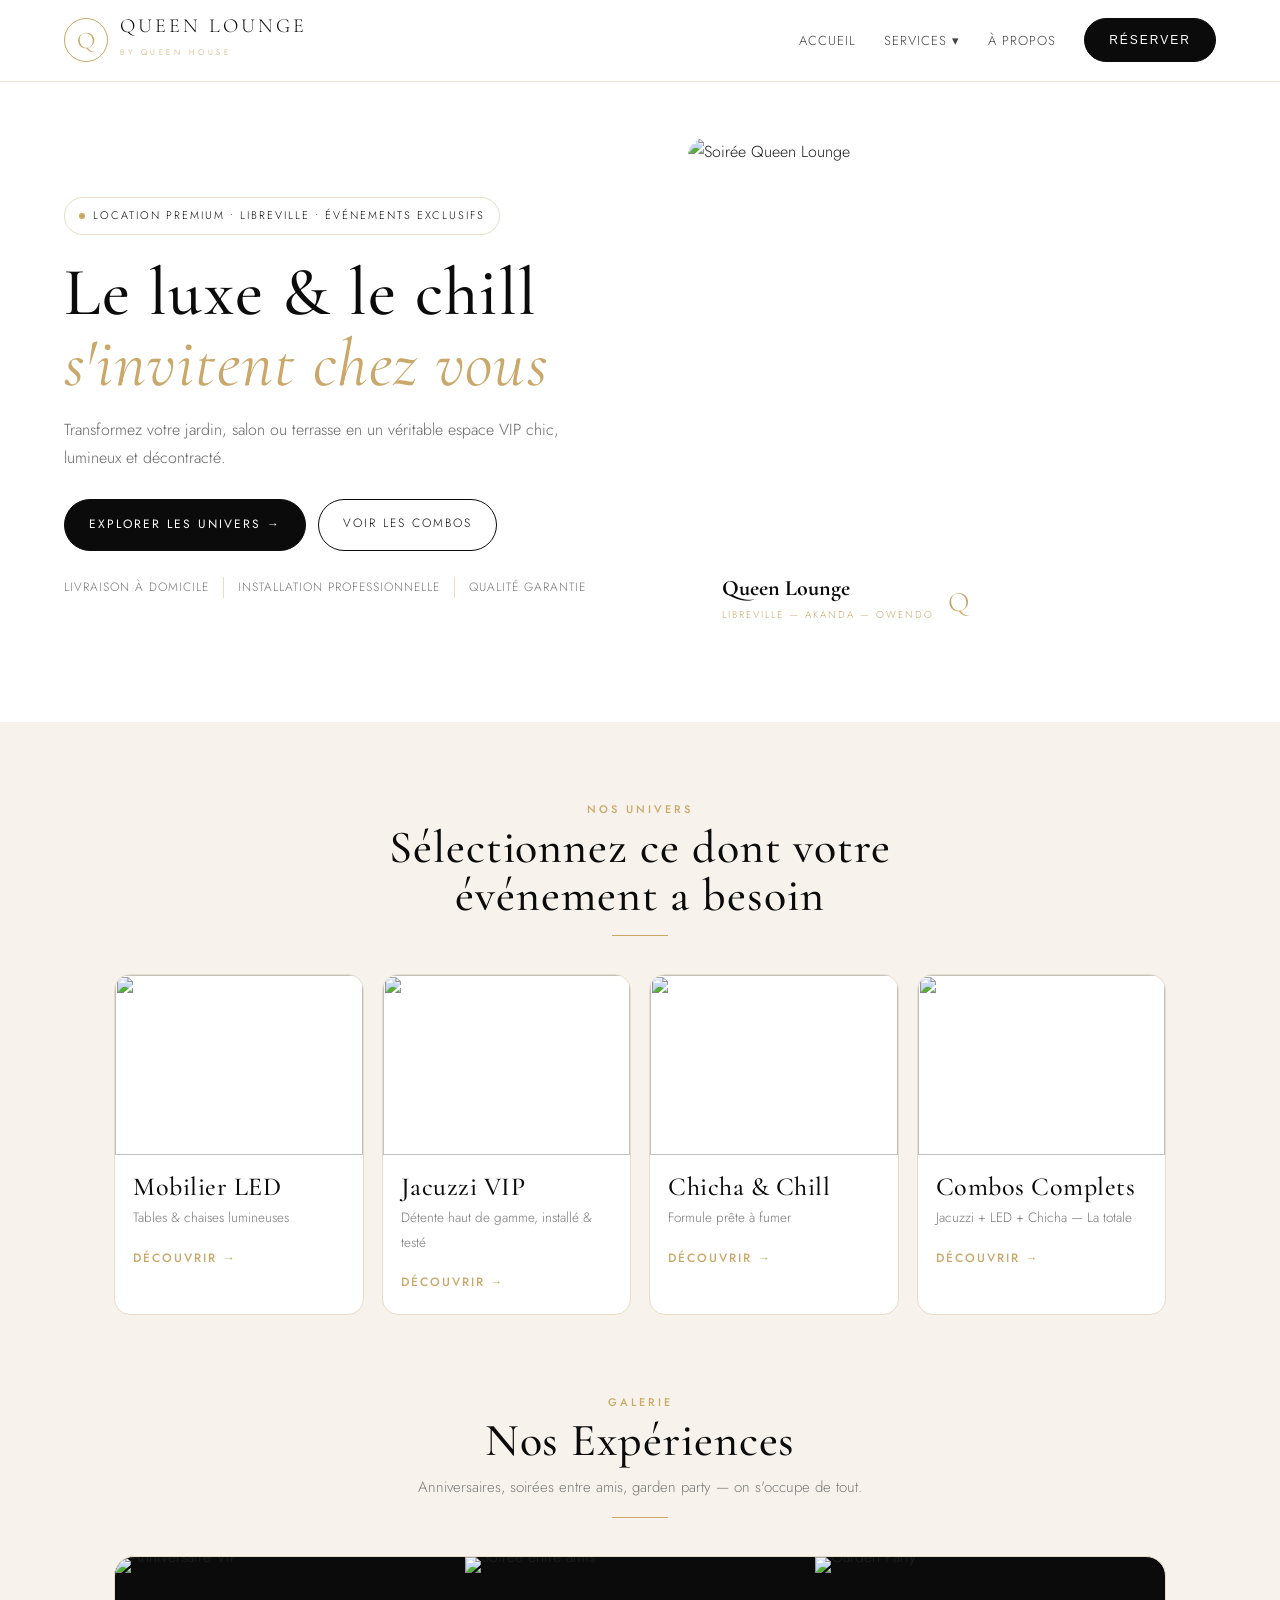
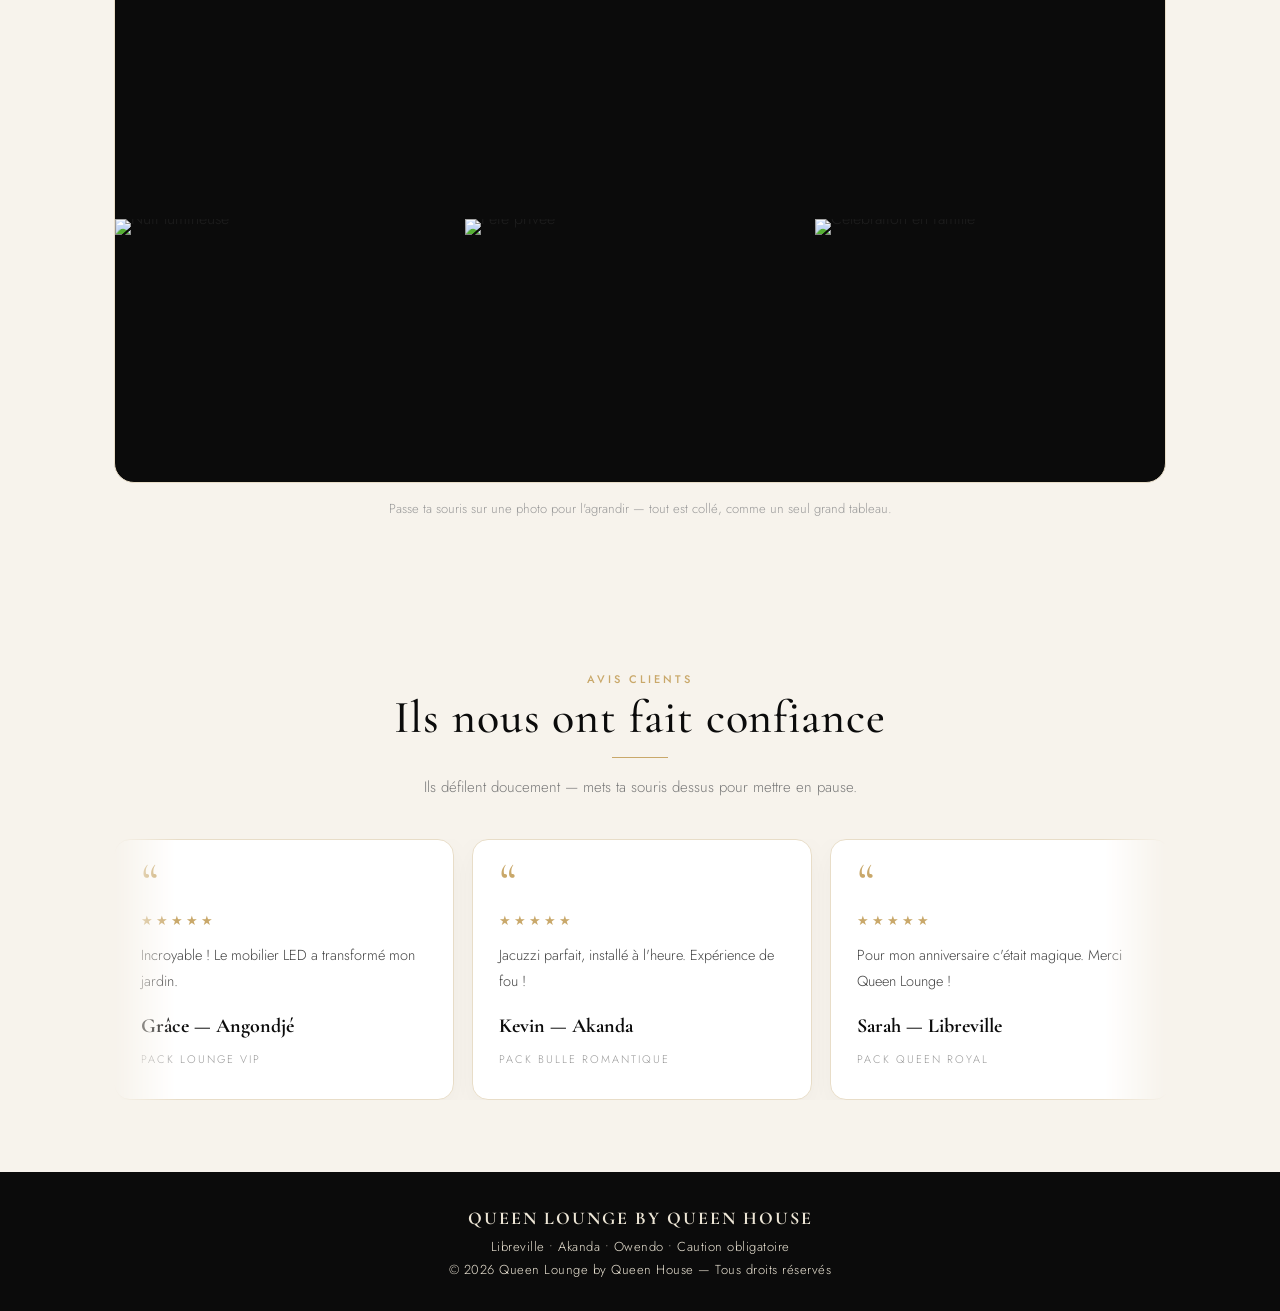
==== index.html @ 2b3bad04 "Fix dropdown functionality and update footer text" ====
<!DOCTYPE html>
<html lang="fr"><head><meta charset="UTF-8"><meta name="viewport" content="width=device-width, initial-scale=1.0, viewport-fit=cover"><meta name="theme-color" content="#0B0B0B"><title>Location VIP Libreville | Queen Lounge by Queen House</title>
<link href="https://fonts.googleapis.com/css2?family=Cormorant+Garamond:ital,wght@0,400;0,500;0,600;1,400&family=Jost:wght@300;400;500&display=swap" rel="stylesheet">
<link rel="stylesheet" href="style.css"></head><body>
<nav class="navbar">
  <a href="index.html" class="logo"><div class="logo-mark">Q</div><div class="logo-text"><span>QUEEN LOUNGE</span><small>BY QUEEN HOUSE</small></div></a>
  <button class="burger" onclick="toggleMenu()">☰</button>
  <div class="nav-links" id="navLinks">
    <a href="index.html">Accueil</a>
    <div class="dropdown"><a href="#" onclick="toggleDropdown(this);return false">Services ▾</a><div class="drop-content">
      <a href="mobilier-led.html">Mobilier LED</a><a href="jacuzzi.html">Jacuzzi VIP</a><a href="chicha.html">Chicha &amp; Chill</a><a href="combos.html">Combos Complets</a></div></div>
    <a href="a-propos.html">À Propos</a>
    <button class="btn-dark" onclick="openModal('Demande générale',false)">Réserver</button>
  </div>
</nav>
<header class="hero">
  <div><span class="badge"><i></i> Location premium • Libreville • Événements exclusifs</span>
    <h1>Le luxe &amp; le chill<br><em>s'invitent chez vous</em></h1>
    <p>Transformez votre jardin, salon ou terrasse en un véritable espace VIP chic, lumineux et décontracté.</p>
    <div class="hero-btns"><a class="btn-dark" href="#univers">Explorer les univers →</a><a class="btn-outline" href="combos.html">Voir les Combos</a></div>
    <div class="hero-trust"><span>Livraison à domicile</span><span>Installation professionnelle</span><span>Qualité garantie</span></div>
  </div>
  <figure class="hero-media"><img src="https://images.unsplash.com/photo-1519225421980-715cb0215aed?w=1200&q=80" alt="Soirée Queen Lounge"><figcaption><div><b>Queen Lounge</b><small>Libreville — Akanda — Owendo</small></div><span style="font-family:'Cormorant Garamond',serif;font-size:28px;color:#C9A86A">Q</span></figcaption></figure>
</header>
<section class="section" id="univers"><div class="section-head"><span class="eyebrow">Nos Univers</span><h2>Sélectionnez ce dont votre événement a besoin</h2><div class="divider"></div></div>
<div class="grid-4">
  <div class="card"><img src="https://images.unsplash.com/photo-1519225421980-715cb0215aed?w=800&q=80"><div class="card-body"><h3>Mobilier LED</h3><p>Tables &amp; chaises lumineuses</p><a class="link" href="mobilier-led.html">Découvrir →</a></div></div>
  <div class="card"><img src="https://images.unsplash.com/photo-1544161515-4ab6ce6db874?w=800&q=80"><div class="card-body"><h3>Jacuzzi VIP</h3><p>Détente haut de gamme, installé &amp; testé</p><a class="link" href="jacuzzi.html">Découvrir →</a></div></div>
  <div class="card"><img src="https://images.unsplash.com/photo-1519671482749-fd09be7ccebf?w=800&q=80"><div class="card-body"><h3>Chicha &amp; Chill</h3><p>Formule prête à fumer</p><a class="link" href="chicha.html">Découvrir →</a></div></div>
  <div class="card"><img src="https://images.unsplash.com/photo-1464366400600-7168b8af9bc3?w=800&q=80"><div class="card-body"><h3>Combos Complets</h3><p>Jacuzzi + LED + Chicha — La totale</p><a class="link" href="combos.html">Découvrir →</a></div></div>
</div></section>
<section class="section gallery-section"><div class="section-head"><span class="eyebrow">Galerie</span><h2>Nos Expériences</h2><p>Anniversaires, soirées entre amis, garden party — on s'occupe de tout.</p><div class="divider"></div></div>
<div class="gallery-unie">
  <figure><img src="https://images.unsplash.com/photo-1511795409834-ef04bbd61622?w=800&q=80" alt="Anniversaire VIP"><figcaption><span>Anniversaire VIP</span></figcaption></figure>
  <figure><img src="https://images.unsplash.com/photo-1519671482749-fd09be7ccebf?w=800&q=80" alt="Soirée entre amis"><figcaption><span>Soirée entre amis</span></figcaption></figure>
  <figure><img src="https://images.unsplash.com/photo-1464366400600-7168b8af9bc3?w=800&q=80" alt="Garden Party"><figcaption><span>Garden Party</span></figcaption></figure>
  <figure><img src="https://images.unsplash.com/photo-1527529482837-4698179dc6ce?w=800&q=80" alt="Nuit lumineuse"><figcaption><span>Nuit lumineuse</span></figcaption></figure>
  <figure><img src="https://images.unsplash.com/photo-1492684223066-81342ee5ff30?w=800&q=80" alt="Fête privée"><figcaption><span>Fête privée</span></figcaption></figure>
  <figure><img src="https://images.unsplash.com/photo-1530103862676-de8c9debad1d?w=800&q=80" alt="Célébration en famille"><figcaption><span>Célébration en famille</span></figcaption></figure>
</div>
<p class="gallery-note">Passe ta souris sur une photo pour l'agrandir — tout est collé, comme un seul grand tableau.</p></section>
<section class="section avis-section"><div class="section-head"><span class="eyebrow">Avis Clients</span><h2>Ils nous ont fait confiance</h2><div class="divider"></div><p>Ils défilent doucement — mets ta souris dessus pour mettre en pause.</p></div>
<div class="avis-marquee"><div class="avis-track">
  <div class="avis-card"><div class="quote">“</div><div class="stars">★★★★★</div><p>Incroyable ! Le mobilier LED a transformé mon jardin.</p><b>Grâce — Angondjé</b><small>Pack Lounge VIP</small></div>
  <div class="avis-card"><div class="quote">“</div><div class="stars">★★★★★</div><p>Jacuzzi parfait, installé à l'heure. Expérience de fou !</p><b>Kevin — Akanda</b><small>Pack Bulle Romantique</small></div>
  <div class="avis-card"><div class="quote">“</div><div class="stars">★★★★★</div><p>Pour mon anniversaire c'était magique. Merci Queen Lounge !</p><b>Sarah — Libreville</b><small>Pack Queen Royal</small></div>
  <div class="avis-card"><div class="quote">“</div><div class="stars">★★★★★</div><p>Équipe adorable, tout parfait du début à la fin.</p><b>Léa — Owendo</b><small>Pack Chill &amp; Pool</small></div>
  <div class="avis-card"><div class="quote">“</div><div class="stars">★★★★★</div><p>Ponctuels, pros, et ambiance incroyable.</p><b>Yann — Akanda</b><small>Pack Queen Royal</small></div>
  <div class="avis-card"><div class="quote">“</div><div class="stars">★★★★★</div><p>Je recommande Queen Lounge à tout le monde !</p><b>Aline — Libreville</b><small>Pack Bulle Romantique</small></div>
  <!-- DUPLICADO PARA BUCLE INFINITO SUAVE -->
  <div class="avis-card"><div class="quote">“</div><div class="stars">★★★★★</div><p>Incroyable ! Le mobilier LED a transformé mon jardin.</p><b>Grâce — Angondjé</b><small>Pack Lounge VIP</small></div>
  <div class="avis-card"><div class="quote">“</div><div class="stars">★★★★★</div><p>Jacuzzi parfait, installé à l'heure. Expérience de fou !</p><b>Kevin — Akanda</b><small>Pack Bulle Romantique</small></div>
  <div class="avis-card"><div class="quote">“</div><div class="stars">★★★★★</div><p>Pour mon anniversaire c'était magique. Merci Queen Lounge !</p><b>Sarah — Libreville</b><small>Pack Queen Royal</small></div>
  <div class="avis-card"><div class="quote">“</div><div class="stars">★★★★★</div><p>Équipe adorable, tout parfait du début à la fin.</p><b>Léa — Owendo</b><small>Pack Chill &amp; Pool</small></div>
  <div class="avis-card"><div class="quote">“</div><div class="stars">★★★★★</div><p>Ponctuels, pros, et ambiance incroyable.</p><b>Yann — Akanda</b><small>Pack Queen Royal</small></div>
  <div class="avis-card"><div class="quote">“</div><div class="stars">★★★★★</div><p>Je recommande Queen Lounge à tout le monde !</p><b>Aline — Libreville</b><small>Pack Bulle Romantique</small></div>
</div></div></section>
<footer><strong>QUEEN LOUNGE BY QUEEN HOUSE</strong><br>Libreville • Akanda • Owendo • Caution obligatoire<br>© 2026 Queen Lounge by Queen House — Tous droits réservés</footer><div class="modal" id="modal"><div class="modal-box">
  <div class="modal-head"><div><span class="eyebrow">Queen Lounge — Libreville</span><h3>Réserver</h3><p>Complétez votre réservation en 2 minutes.</p></div><span onclick="closeModal()">×</span></div>
  <div class="field"><label>Pack sélectionné</label><input type="text" id="selService" readonly></div>
  <div class="field"><label>Nom &amp; Prénom *</label><input type="text" id="selName" placeholder="Ex : Grâce Mba"></div>
  <div class="field two"><div><label>Téléphone *</label><input type="tel" id="selPhone" placeholder="06 XX XX XX"></div><div><label>Date *</label><input type="date" id="selDate"></div></div>
  <div class="field"><label>Adresse exacte / Quartier *</label><input type="text" id="selAdresse" placeholder="Ex : Angondjé, Akanda"></div>
  <div class="field"><label>Heure de livraison</label><select id="selHeure"><option>Matin 09:00 - 11:00</option><option>Après-midi 13:00 - 15:00</option><option>Soir 16:00 - 18:00</option></select></div>
  <div class="field"><label>Paiement</label><div class="pay-grid">
    <p style="font-size:12px;color:#888;margin:0 0 8px">Acompte obligatoire pour confirmer votre date. Choisissez comment vous payez :</p><div class="pay-opt active" onclick="selectPay(this)" data-pay="Payer tout maintenant"><b>Payer tout maintenant</b><small>Tu paies le total + caution d'un coup</small></div>
    <div class="pay-opt" onclick="selectPay(this)" data-pay="Acompte + solde sur place"><b>Acompte + solde sur place</b><small>Tu donnes l'acompte maintenant, le reste à la livraison</small></div>
  </div></div>
  <div id="securiteBox" class="securite" style="display:none"><b>Sécurité Jacuzzi &amp; Caution</b><br>• Le client fournit l'eau + accès électricité.<br>• Interdiction charbons près du jacuzzi.<br>• <b>Caution : 50 000 FCFA</b> avec jacuzzi.</div>
  <div id="cautionSimple" class="nota">Caution : <b>20 000 FCFA</b> — Restituée après vérification.</div>
  <button id="reserveBtn" class="btn-dark full" onclick="sendWhatsApp()">Réserver sur WhatsApp →</button>
  <p id="reservationStatus" style="font-size:12px;margin-top:10px;color:#A12B20"></p>
</div></div><script src="script.js"></script></body></html>
---- style.css ----
/* QUEEN LOUNGE — REDISEÑO ELEGANTE | Colores originales */
*{margin:0;padding:0;box-sizing:border-box;-webkit-tap-highlight-color:transparent}
:root{--green:#0B0B0B;--green2:#1A1A1A;--gold:#C9A86A;--gold-light:#E8DDC8;--beige:#F7F3EC;--ink:#1E1E1E;--muted:#7A7A7A;--line:#E8DDC8;--white:#fff}
html{scroll-behavior:smooth;-webkit-text-size-adjust:100%}
body{font-family:'Jost',sans-serif;background:var(--beige);color:var(--ink);line-height:1.8;overflow-x:hidden;font-weight:300}
h1,h2,h3,.serif{font-family:'Cormorant Garamond',serif;font-weight:500;line-height:1.05;letter-spacing:.02em;color:var(--green)}
img{max-width:100%;display:block}
a{color:inherit;text-decoration:none}
.eyebrow{font-size:11px;letter-spacing:3px;text-transform:uppercase;color:var(--gold);font-weight:500}
.section{padding:72px 5%;max-width:1180px;margin:0 auto}
.section-head{text-align:center;max-width:640px;margin:0 auto 38px}
.section-head h2{font-size:clamp(32px,4vw,46px)}
.section-head p{color:var(--muted);margin-top:10px;font-size:15px}
.divider{width:56px;height:1px;background:var(--gold);margin:16px auto}
/* NAV */
.navbar{display:flex;justify-content:space-between;align-items:center;padding:16px 5%;background:#fff;position:sticky;top:0;z-index:50;border-bottom:1px solid #EFE9DC}
.logo{display:flex;gap:12px;align-items:center}
.logo-mark{width:44px;height:44px;border:1px solid var(--gold);border-radius:50%;display:grid;place-items:center;font-family:'Cormorant Garamond',serif;font-size:24px;color:var(--gold)}
.logo-text span{display:block;font-family:'Cormorant Garamond',serif;font-size:20px;letter-spacing:3px;color:var(--green);line-height:1}
.logo-text small{font-size:8px;letter-spacing:3.5px;color:var(--gold)}
.nav-links{display:flex;gap:28px;align-items:center}
.nav-links a{font-size:13px;letter-spacing:1px;text-transform:uppercase;color:#444}
.nav-links a:hover{color:var(--gold)}
.burger{display:none;font-size:26px;background:none;border:none;cursor:pointer}
.dropdown{position:relative}
.drop-content{display:none;position:absolute;top:100%;left:-12px;background:#fff;border:1px solid var(--line);border-radius:10px;padding:8px;min-width:230px;box-shadow:0 18px 40px rgba(0,0,0,.08)}
.dropdown:hover .drop-content{display:block}
.drop-content a{display:block;padding:11px 14px;text-transform:none;letter-spacing:0;font-size:14px;border-radius:8px}
.drop-content a:hover{background:var(--beige)}
/* BUTTONS */
.btn-dark{background:var(--green);color:#fff!important;padding:14px 24px;border-radius:999px;font-size:12px;letter-spacing:2px;text-transform:uppercase;font-weight:400;display:inline-flex;align-items:center;gap:8px;border:1px solid var(--green);cursor:pointer}
.btn-dark:hover{background:var(--green2)}
.btn-outline{background:transparent;color:var(--green);border:1px solid var(--green);padding:13px 24px;border-radius:999px;font-size:12px;letter-spacing:2px;text-transform:uppercase;display:inline-flex;gap:8px;cursor:pointer}
.btn-gold{background:var(--gold);color:#fff;border:1px solid var(--gold);padding:14px 24px;border-radius:999px;font-size:12px;letter-spacing:2px;text-transform:uppercase;cursor:pointer}
/* HERO — UNA SOLA IMAGEN ESTÁTICA */
.hero{display:grid;grid-template-columns:1.05fr .95fr;gap:40px;align-items:center;padding:56px 5% 64px;background:#fff}
.badge{display:inline-flex;align-items:center;gap:8px;border:1px solid var(--gold-light);padding:8px 14px;border-radius:999px;font-size:11px;letter-spacing:2px;text-transform:uppercase;color:var(--green)}
.badge i{width:6px;height:6px;background:var(--gold);border-radius:50%;display:inline-block}
.hero h1{font-size:clamp(44px,5.5vw,68px);margin:22px 0 16px}
.hero h1 em{color:var(--gold);font-style:italic;font-weight:400}
.hero p{color:#666;max-width:520px;font-size:16px}
.hero-btns{display:flex;gap:12px;margin:26px 0;flex-wrap:wrap}
.hero-trust{display:flex;gap:0;font-size:12px;letter-spacing:1px;text-transform:uppercase;color:#777}
.hero-trust span{padding:0 14px;border-left:1px solid var(--gold-light)}
.hero-trust span:first-child{padding-left:0;border:0}
.hero-media{position:relative}
.hero-media img{width:100%;height:520px;object-fit:cover;border-radius:18px}
.hero-media figcaption{position:absolute;left:18px;bottom:18px;background:rgba(255,255,255,.92);backdrop-filter:blur(8px);padding:12px 16px;border-radius:12px;display:flex;gap:14px;align-items:center}
.hero-media figcaption b{font-family:'Cormorant Garamond',serif;font-size:22px;color:var(--green);display:block;line-height:1}
.hero-media figcaption small{font-size:10px;letter-spacing:2px;text-transform:uppercase;color:var(--gold)}
/* CARDS */
.grid-4{display:grid;grid-template-columns:repeat(4,1fr);gap:18px}
.grid-3{display:grid;grid-template-columns:repeat(3,1fr);gap:18px}
.card{background:#fff;border:1px solid var(--line);border-radius:16px;overflow:hidden}
.card img{width:100%;height:180px;object-fit:cover;transition:.6s}
.card:hover img{transform:scale(1.04)}
.card-body{padding:18px}
.card-body h3{font-size:26px}
.card-body p{font-size:13.5px;color:var(--muted);margin:6px 0 12px}
.link{color:var(--gold);font-size:12px;letter-spacing:2px;text-transform:uppercase;font-weight:500}
.pack-card{padding:22px}
.pack-card .price{font-family:'Cormorant Garamond',serif;font-size:36px;color:var(--green);margin:14px 0}
.pack-card .price small{font-family:'Jost',sans-serif;font-size:12px;color:#888}
.pack-card p{font-size:14px;color:#666}
.pack-card button{width:100%;margin-top:16px}
.pack-card.popular{border:1.5px solid var(--gold)}
.tag{display:inline-block;background:var(--gold);color:#fff;font-size:10px;letter-spacing:2px;text-transform:uppercase;padding:7px 12px;border-radius:999px;margin-bottom:16px;line-height:1}
/* EXPERIENCES */
.exp-grid{display:grid;grid-template-columns:repeat(3,1fr);gap:18px}
.exp-grid figure{background:#fff;border:1px solid var(--line);border-radius:16px;overflow:hidden}
.exp-grid img{height:200px;width:100%;object-fit:cover}
.exp-grid figcaption{padding:14px 16px;font-family:'Cormorant Garamond',serif;font-size:21px;color:var(--green)}
/* TEAM CIRCULAR */
.team{display:grid;grid-template-columns:repeat(4,1fr);gap:18px;text-align:center}
.team-card{background:#fff;border:1px solid var(--line);border-radius:16px;padding:28px 16px}
.team-card img{width:110px;height:110px;object-fit:cover;border-radius:50%;border:2px solid var(--gold);padding:3px;margin:0 auto 14px}
.team-card h3{font-size:24px}
.team-card small{font-size:11px;letter-spacing:2px;text-transform:uppercase;color:var(--gold)}
.team-card p{font-size:13px;color:#777;margin-top:8px}
/* AVIS ELEGANTES */
.avis-grid{display:grid;grid-template-columns:repeat(3,1fr);gap:18px}
.avis-card{background:#fff;border:1px solid var(--line);border-radius:16px;padding:26px;text-align:left}
.avis-card .quote{font-family:'Cormorant Garamond',serif;font-size:54px;line-height:.6;color:var(--gold)}
.avis-card .stars{color:var(--gold);letter-spacing:3px;font-size:13px;margin:10px 0}
.avis-card p{font-size:14.5px;color:#444}
.avis-card b{font-family:'Cormorant Garamond',serif;font-size:20px;color:var(--green);display:block;margin-top:14px}
.avis-card small{font-size:11px;letter-spacing:2px;text-transform:uppercase;color:#999}
/* BUILDER */
.builder{background:#fff;border:1px solid var(--gold);border-radius:16px;padding:22px;max-width:900px;margin:18px auto;text-align:left}
.build-item{display:flex;justify-content:space-between;gap:12px;padding:14px 0;border-bottom:1px solid #eee;cursor:pointer;font-size:14px}
.builder-total{font-family:'Cormorant Garamond',serif;font-size:26px;color:var(--green);margin:16px 0}
/* MODAL / FORM ELEGANTE */
.modal{display:none;position:fixed;inset:0;background:rgba(0,0,0,.55);backdrop-filter:blur(4px);z-index:80;align-items:center;justify-content:center;padding:16px}
.modal.active{display:flex}
.modal-box{background:#fff;width:100%;max-width:560px;border-radius:18px;padding:28px;max-height:92vh;overflow:auto}
.modal-head{display:flex;justify-content:space-between;align-items:start;margin-bottom:6px}
.modal-head h3{font-size:30px}
.modal-head p{font-size:13px;color:#888}
.modal-head span{font-size:30px;cursor:pointer;line-height:1}
.field{margin-bottom:14px;text-align:left}
.field label{font-size:11px;letter-spacing:2px;text-transform:uppercase;color:var(--green);font-weight:500;display:block;margin-bottom:6px}
.field input,.field select{width:100%;padding:13px 14px;border:1px solid #DDD;border-radius:10px;font-family:'Jost',sans-serif;font-size:15px;background:#FCFAF6}
.field.two{display:grid;grid-template-columns:1fr 1fr;gap:12px}
.pay-grid{display:grid;grid-template-columns:1fr 1fr;gap:12px;margin:14px 0}
.pay-opt{border:1px solid var(--line);border-radius:12px;padding:14px;cursor:pointer}
.pay-opt.active{border-color:var(--gold);background:#FFFBF2}
.pay-opt b{font-family:'Cormorant Garamond',serif;font-size:20px}
.pay-opt small{display:block;color:#888;font-size:12px}
.nota{background:#FFFBF2;border:1px solid var(--gold-light);padding:12px;border-radius:10px;font-size:12.5px;line-height:1.6}
.securite{background:#FFFBF2;border:1px solid #E8A020;border-radius:12px;padding:14px;font-size:13px;line-height:1.6;margin-bottom:12px}
.full{width:100%;justify-content:center}
footer{background:var(--green);color:#EDE6D6;text-align:center;padding:30px 5%;font-size:13px;letter-spacing:.5px}
footer strong{font-family:'Cormorant Garamond',serif;font-size:18px;letter-spacing:2px}
/* MÓVIL */
@media(max-width:900px){
  .hero{grid-template-columns:1fr;padding:28px 5%}
  .hero-media img{height:340px}
  .grid-4,.grid-3,.exp-grid,.avis-grid,.team{grid-template-columns:1fr 1fr}
  .burger{display:block}
  .nav-links{display:none;position:absolute;top:100%;left:0;right:0;background:#fff;flex-direction:column;align-items:flex-start;padding:18px 5% 22px;box-shadow:0 18px 30px rgba(0,0,0,.08)}
  .nav-links.open{display:flex}
  .drop-content{position:static;display:block;box-shadow:none;border:0;padding:0 0 0 10px}
  .section{padding:48px 5%}
}
@media(max-width:560px){
  .grid-4,.grid-3,.exp-grid,.avis-grid,.team,.field.two,.pay-grid{grid-template-columns:1fr}
  .hero-trust{flex-wrap:wrap;gap:8px}
  .hero-trust span{border:0;padding:0}
  .btn-dark,.btn-outline,.btn-gold{width:100%;justify-content:center}
  .hero-media figcaption{left:12px;right:12px;bottom:12px}
}

/* PAGE HERO LARGO — ESTÁTICO, UNA SOLA IMAGEN */
.page-hero{position:relative;min-height:420px;display:flex;align-items:flex-end;overflow:hidden;background:#0B0B0B}
.page-hero img{position:absolute;inset:0;width:100%;height:100%;object-fit:cover;opacity:.85}
.page-hero::after{content:"";position:absolute;inset:0;background:linear-gradient(180deg,rgba(0,0,0,.15) 0%,rgba(0,0,0,.55) 55%,rgba(0,0,0,.78) 100%)}
.page-hero-inner{position:relative;z-index:2;width:100%;max-width:1180px;margin:0 auto;padding:70px 5% 42px;color:#fff}
.page-hero-inner .eyebrow{color:#E8DDC8}
.page-hero-inner h1{font-size:clamp(42px,5vw,64px);color:#fff;margin:14px 0 10px}
.page-hero-inner h1 em{color:#C9A86A;font-style:italic;font-weight:400}
.page-hero-inner p{max-width:600px;color:#EDE6D6;font-size:16px}
.page-hero-inner .hero-btns{margin-top:22px}
.page-hero-inner .btn-dark{background:#C9A86A;border-color:#C9A86A}
.page-hero-inner .btn-outline{color:#fff;border-color:rgba(255,255,255,.7)}
.page-hero-badge{display:inline-flex;gap:8px;align-items:center;background:rgba(255,255,255,.92);color:#0B0B0B;padding:10px 16px;border-radius:999px;font-size:11px;letter-spacing:2px;text-transform:uppercase;font-weight:500;margin-top:18px}
.page-hero-badge b{color:#C9A86A}
@media(max-width:700px){
  .page-hero{min-height:340px}
  .page-hero-inner{padding:50px 5% 32px}
}

/* STEPS 01-04 — ARREGLO APLASTADO */
.steps-grid{display:grid;grid-template-columns:repeat(4,1fr);gap:16px;text-align:left;width:100%}
.steps-grid .card{min-width:0;overflow-wrap:break-word}
.steps-grid .card h3{overflow-wrap:break-word;white-space:normal}
.steps-grid .card p{overflow-wrap:break-word;white-space:normal}
@media(max-width:900px){
  .steps-grid{grid-template-columns:repeat(2,1fr)}
}
@media(max-width:560px){
  .steps-grid{grid-template-columns:1fr}
}

/* FIX TAG LE PLUS DEMANDÉ — que no toque las letras */
.pack-card .tag{margin-bottom:16px}
.pack-card h3{margin-top:2px}
.pack-card.popular{padding-top:24px}

/* CRÉE TON COMBO — BUILDER CON FOTOS Y CANTIDADES */
.combo-hero-card{background:#0B0B0B;color:#fff;border-radius:18px;padding:28px;display:grid;grid-template-columns:1.2fr .8fr;gap:22px;align-items:center;overflow:hidden;margin-bottom:22px}
.combo-hero-card h3{color:#fff;font-size:clamp(28px,3.5vw,40px)}
.combo-hero-card h3 em{color:#C9A86A;font-style:italic}
.combo-hero-card p{color:#EDE6D6;font-size:15px;margin:10px 0 18px}
.combo-hero-card img{width:100%;height:220px;object-fit:cover;border-radius:14px}
.combo-grid{display:grid;grid-template-columns:repeat(3,1fr);gap:16px}
.combo-item{background:#fff;border:1px solid var(--line);border-radius:16px;overflow:hidden;display:flex;flex-direction:column}
.combo-item img{width:100%;height:150px;object-fit:cover}
.combo-item-body{padding:16px;display:flex;flex-direction:column;gap:6px;flex:1}
.combo-item-body h4{font-family:'Cormorant Garamond',serif;font-size:22px;color:#0B0B0B;line-height:1.1}
.combo-item-body p{font-size:13px;color:#777}
.combo-item-body .unit{font-size:12px;letter-spacing:1px;text-transform:uppercase;color:#C9A86A;font-weight:500}
.qty-row{display:flex;align-items:center;gap:10px;margin-top:auto;padding-top:10px}
.qty-btn{width:36px;height:36px;border-radius:50%;border:1px solid #0B0B0B;background:#fff;font-size:20px;cursor:pointer;line-height:1;display:grid;place-items:center}
.qty-btn:disabled{opacity:.3;cursor:not-allowed}
.qty-val{font-family:'Cormorant Garamond',serif;font-size:24px;min-width:28px;text-align:center}
.qty-max{font-size:11px;color:#999}
.combo-summary{background:#FFFBF2;border:1px solid var(--gold-light);border-radius:14px;padding:16px;margin-top:18px}
.combo-summary ul{list-style:none;margin:8px 0}
.combo-summary li{font-size:14px;padding:4px 0;border-bottom:1px dashed #E8DDC8}
.combo-total{font-family:'Cormorant Garamond',serif;font-size:28px;color:#0B0B0B}
@media(max-width:900px){.combo-grid{grid-template-columns:1fr 1fr}.combo-hero-card{grid-template-columns:1fr}}
@media(max-width:560px){.combo-grid{grid-template-columns:1fr}}

/* ===== GALERÍA TODO UNIDO ===== */
.gallery-section{padding-top:0}
.gallery-unie{display:grid;grid-template-columns:repeat(3,1fr);gap:0;border-radius:20px;overflow:hidden;border:1px solid var(--line);background:#0B0B0B;line-height:0}
.gallery-unie figure{position:relative;overflow:hidden;margin:0;cursor:pointer;aspect-ratio:4/3}
.gallery-unie img{width:100%;height:100%;object-fit:cover;transition:transform .8s ease, filter .8s ease;filter:saturate(1.05)}
.gallery-unie figure:hover img{transform:scale(1.08);filter:saturate(1.15)}
.gallery-unie figcaption{position:absolute;inset:auto 0 0 0;padding:28px 18px 16px;background:linear-gradient(180deg,transparent,rgba(0,0,0,.72));display:flex;align-items:flex-end;opacity:0;transform:translateY(8px);transition:.5s ease}
.gallery-unie figure:hover figcaption{opacity:1;transform:translateY(0)}
.gallery-unie figcaption span{font-family:'Cormorant Garamond',serif;font-size:22px;color:#fff;line-height:1.1}
.gallery-note{text-align:center;font-size:13px;color:#999;margin-top:14px}
/* En móvil: 2 columnas unidas, sigue todo pegado */
@media(max-width:700px){.gallery-unie{grid-template-columns:repeat(2,1fr)}.gallery-unie figcaption{opacity:1;transform:none}}
@media(max-width:400px){.gallery-unie{grid-template-columns:1fr}}

/* ===== AVIS CON ANIMACIÓN SUAVE QUE PASA SOLA ===== */
.avis-section{overflow:hidden}
.avis-marquee{overflow:hidden;-webkit-mask-image:linear-gradient(90deg,transparent,#000 6%,#000 94%,transparent);mask-image:linear-gradient(90deg,transparent,#000 6%,#000 94%,transparent)}
.avis-track{display:flex;gap:18px;width:max-content;animation:avis-scroll 32s linear infinite}
.avis-marquee:hover .avis-track{animation-play-state:paused}
.avis-track .avis-card{width:340px;flex-shrink:0;box-shadow:0 10px 30px rgba(0,0,0,.04)}
@keyframes avis-scroll{from{transform:translateX(0)}to{transform:translateX(-50%)}}
@media(max-width:560px){.avis-track{animation-duration:22s}.avis-track .avis-card{width:280px}}
@media(prefers-reduced-motion:reduce){.avis-track{animation:none;flex-wrap:wrap;width:auto}}
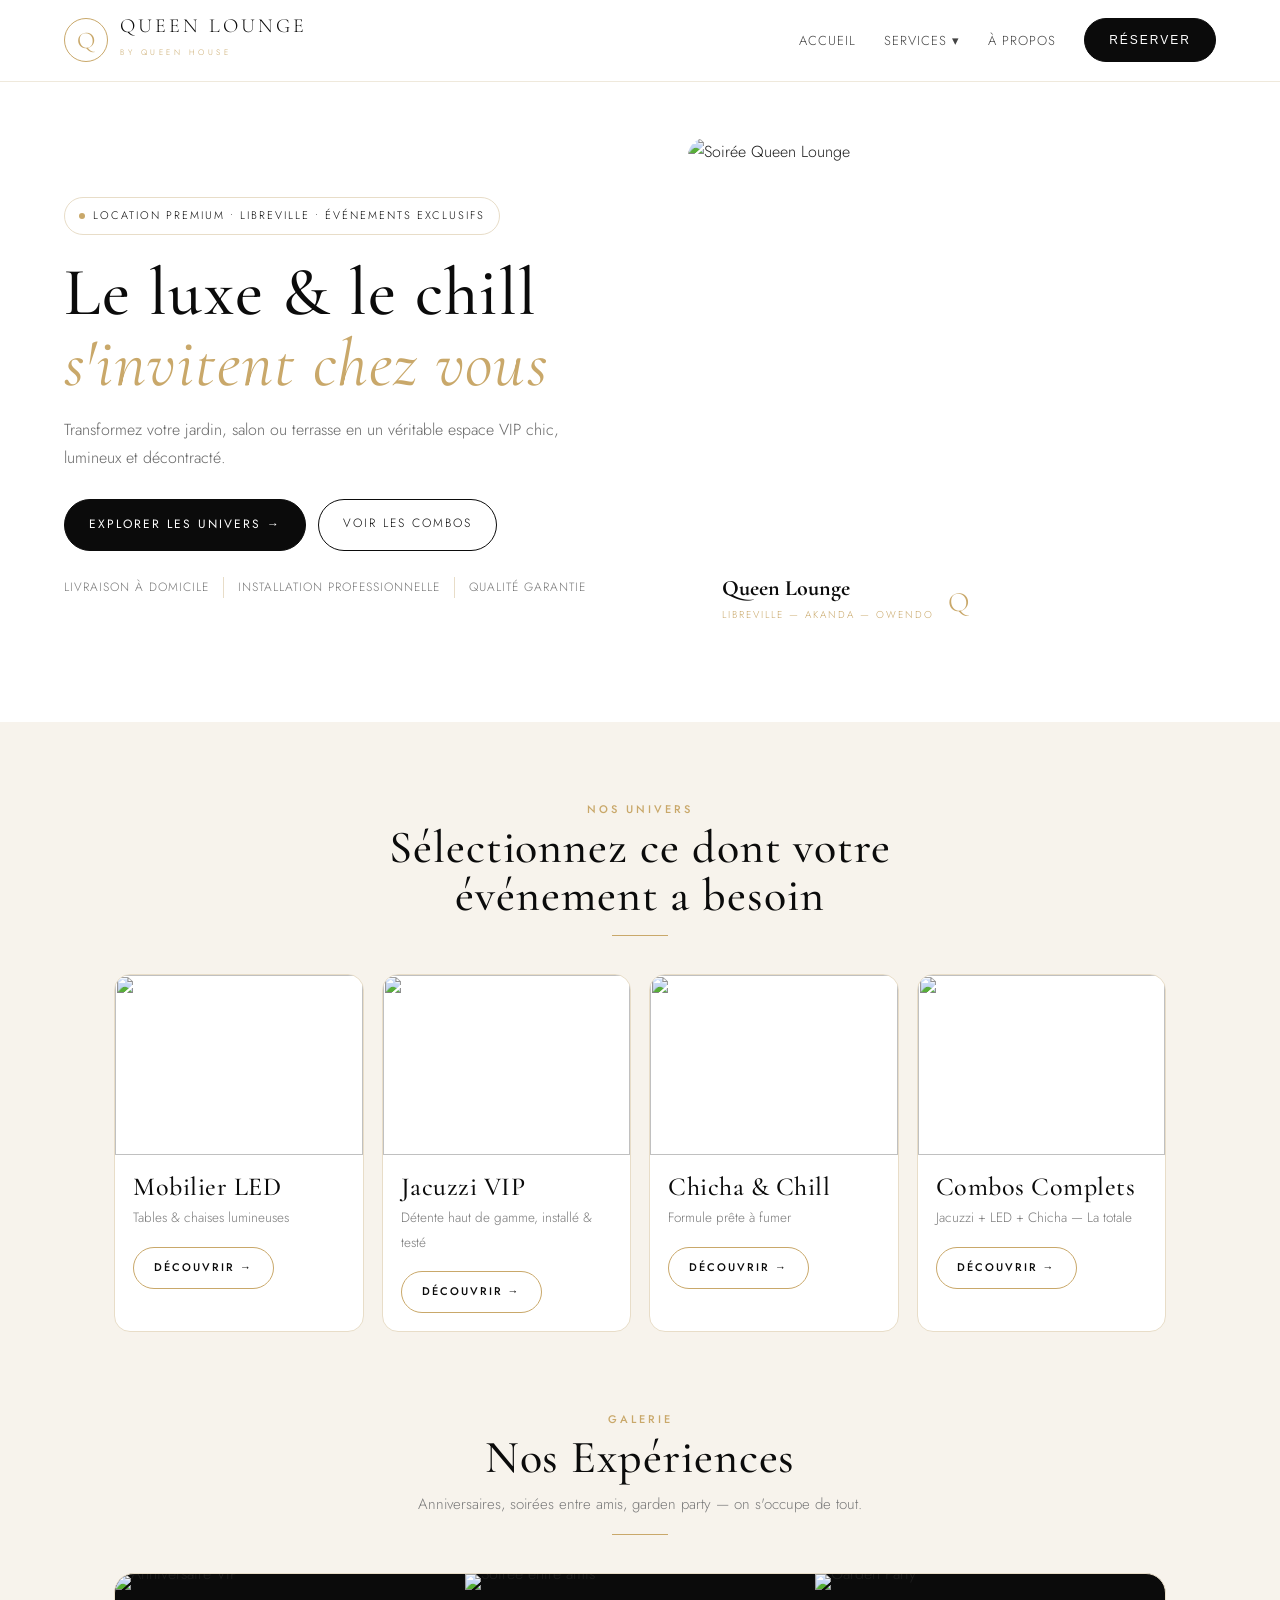
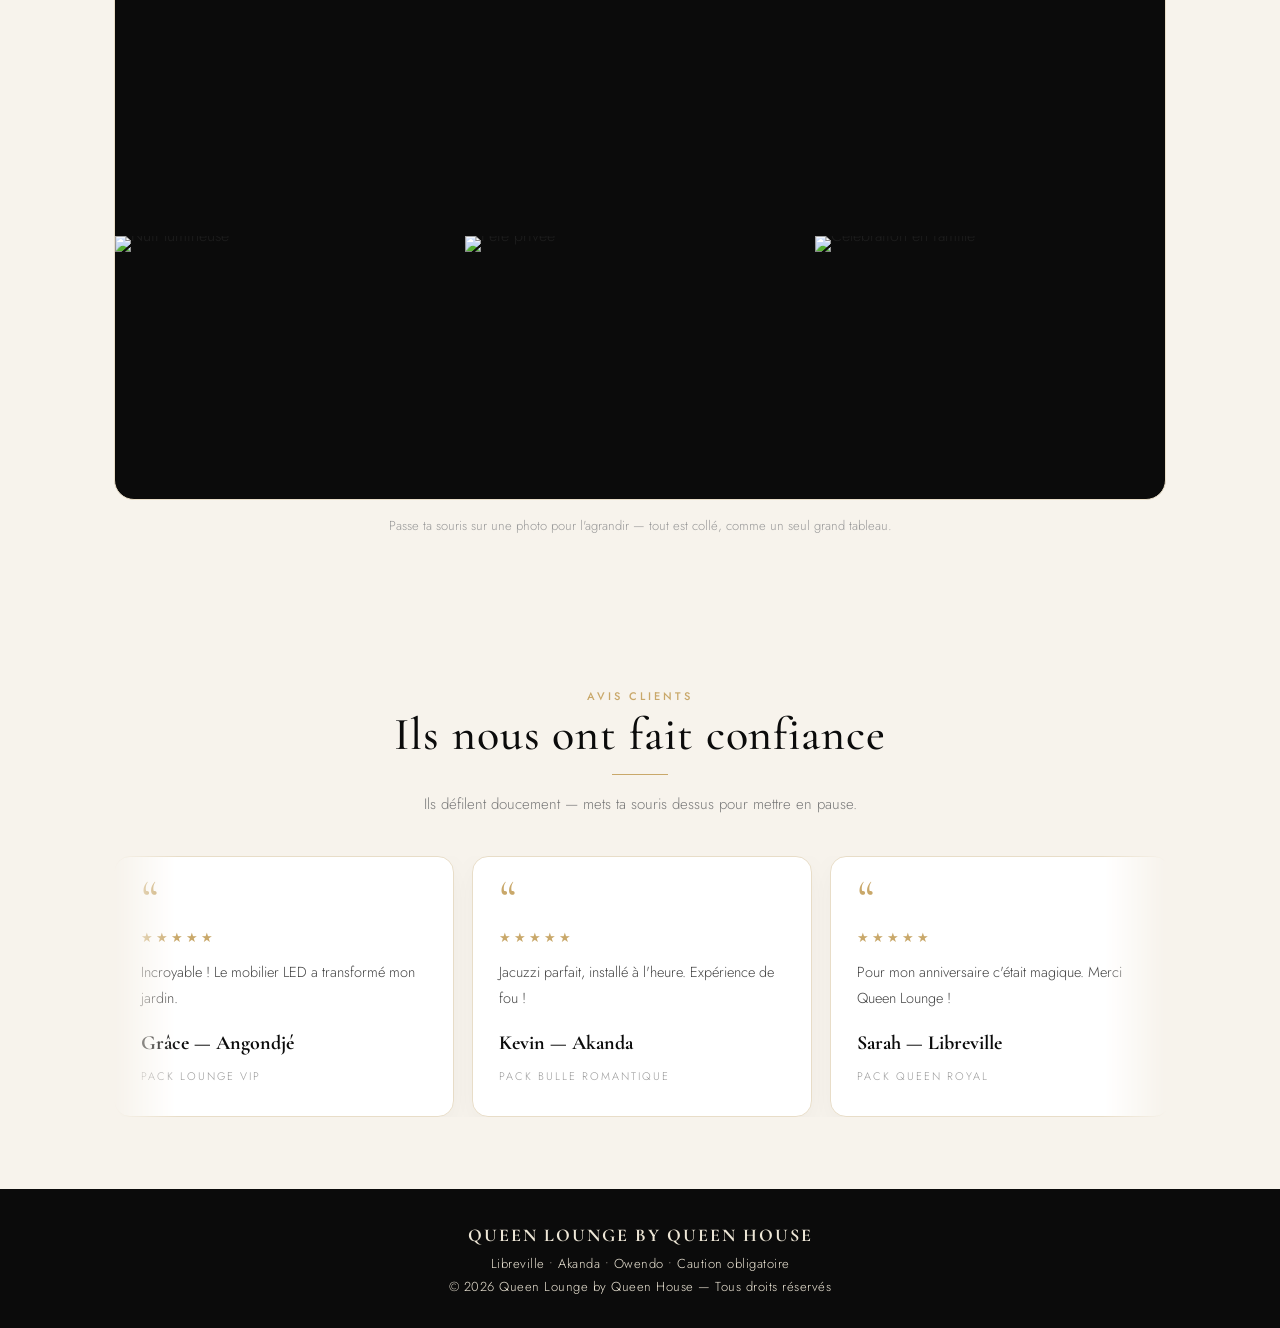
==== commit 16563060: "Modify caution terms for jacuzzi rental Updated caution details for security and payment options." ====
--- a/index.html
+++ b/index.html
@@ -7,7 +7,7 @@
   <button class="burger" onclick="toggleMenu()">☰</button>
   <div class="nav-links" id="navLinks">
     <a href="index.html">Accueil</a>
-    <div class="dropdown"><a href="#" onclick="toggleDropdown(this);return false">Services ▾</a><div class="drop-content">
+    <div class="dropdown"><a href="#" onclick="toggleDropdown(this,event);return false">Services ▾</a><div class="drop-content">
       <a href="mobilier-led.html">Mobilier LED</a><a href="jacuzzi.html">Jacuzzi VIP</a><a href="chicha.html">Chicha &amp; Chill</a><a href="combos.html">Combos Complets</a></div></div>
     <a href="a-propos.html">À Propos</a>
     <button class="btn-dark" onclick="openModal('Demande générale',false)">Réserver</button>
@@ -66,8 +66,8 @@
     <p style="font-size:12px;color:#888;margin:0 0 8px">Acompte obligatoire pour confirmer votre date. Choisissez comment vous payez :</p><div class="pay-opt active" onclick="selectPay(this)" data-pay="Payer tout maintenant"><b>Payer tout maintenant</b><small>Tu paies le total + caution d'un coup</small></div>
     <div class="pay-opt" onclick="selectPay(this)" data-pay="Acompte + solde sur place"><b>Acompte + solde sur place</b><small>Tu donnes l'acompte maintenant, le reste à la livraison</small></div>
   </div></div>
-  <div id="securiteBox" class="securite" style="display:none"><b>Sécurité Jacuzzi &amp; Caution</b><br>• Le client fournit l'eau + accès électricité.<br>• Interdiction charbons près du jacuzzi.<br>• <b>Caution : 50 000 FCFA</b> avec jacuzzi.</div>
-  <div id="cautionSimple" class="nota">Caution : <b>20 000 FCFA</b> — Restituée après vérification.</div>
+  <div id="securiteBox" class="securite" style="display:none"><b>Sécurité Jacuzzi &amp; Caution</b><br>• Le client fournit l'eau + accès électricité.<br>• Interdiction charbons près du jacuzzi.<br>• <b>Caution : 50% du total</b> si total &lt; 60 000 FCFA, <b>40%</b> si total ≥ 60 000 FCFA.</div>
+  <div id="cautionSimple" class="nota">Caution : <b>50% du total</b> si total &lt; 60 000 FCFA, <b>40%</b> si total ≥ 60 000 FCFA — Restituée après vérification.</div>
   <button id="reserveBtn" class="btn-dark full" onclick="sendWhatsApp()">Réserver sur WhatsApp →</button>
   <p id="reservationStatus" style="font-size:12px;margin-top:10px;color:#A12B20"></p>
 </div></div><script src="script.js"></script></body></html>
--- a/style.css
+++ b/style.css
@@ -119,7 +119,8 @@
   .burger{display:block}
   .nav-links{display:none;position:absolute;top:100%;left:0;right:0;background:#fff;flex-direction:column;align-items:flex-start;padding:18px 5% 22px;box-shadow:0 18px 30px rgba(0,0,0,.08)}
   .nav-links.open{display:flex}
-  .drop-content{position:static;display:block;box-shadow:none;border:0;padding:0 0 0 10px}
+  .drop-content{position:static;display:none;box-shadow:none;border:0;padding:0 0 0 10px;max-height:0;overflow:hidden}
+  .dropdown.open .drop-content{display:block;max-height:500px}
   .section{padding:48px 5%}
 }
 @media(max-width:560px){
@@ -174,7 +175,7 @@
 .combo-hero-card img{width:100%;height:220px;object-fit:cover;border-radius:14px}
 .combo-grid{display:grid;grid-template-columns:repeat(3,1fr);gap:16px}
 .combo-item{background:#fff;border:1px solid var(--line);border-radius:16px;overflow:hidden;display:flex;flex-direction:column}
-.combo-item img{width:100%;height:150px;object-fit:cover}
+.combo-item img{width:100%;height:72px;object-fit:cover}
 .combo-item-body{padding:16px;display:flex;flex-direction:column;gap:6px;flex:1}
 .combo-item-body h4{font-family:'Cormorant Garamond',serif;font-size:22px;color:#0B0B0B;line-height:1.1}
 .combo-item-body p{font-size:13px;color:#777}
@@ -214,3 +215,68 @@
 @keyframes avis-scroll{from{transform:translateX(0)}to{transform:translateX(-50%)}}
 @media(max-width:560px){.avis-track{animation-duration:22s}.avis-track .avis-card{width:280px}}
 @media(prefers-reduced-motion:reduce){.avis-track{animation:none;flex-wrap:wrap;width:auto}}
+
+.team{ justify-content:center !important; text-align:center; margin:0 auto; }
+.team-card{ text-align:center; margin:0 auto; }
+.team-card img{ margin:0 auto; }
+
+/* === FIX: Botones Servicios Accueil con borde visible === */
+.service-card .btn-outline, .services .btn-outline, .card .btn-outline, .pack-card .btn-outline{
+  border:1.5px solid #C9A86A !important; background:transparent; color:#0B0B0B; font-weight:500;
+  padding:11px 22px; display:inline-flex; align-items:center; justify-content:center; gap:8px; border-radius:999px;
+}
+.service-card .btn-outline:hover, .services .btn-outline:hover, .card .btn-outline:hover{
+  background:#0B0B0B; color:#F7F3EC; border-color:#0B0B0B;
+}
+.service-card .btn-dark, .services .btn-dark{ border:1.5px solid #0B0B0B; }
+
+/* === FIX: Submenu Services cerrado en móvil === */
+@media (max-width: 860px){
+  .dropdown .drop-content{ display:none !important; max-height:0; overflow:hidden; }
+  .dropdown.open .drop-content{ display:block !important; max-height:500px; }
+  .dropdown > a{ cursor:pointer; }
+}
+@media (min-width: 861px){
+  .dropdown:hover .drop-content{ display:block; }
+}
+
+/* === FIX: Imágenes Combo pequeñas === */
+.combo-builder img, .combo-item img, .combo-option img, .builder-item img{
+  width:64px !important; height:64px !important; object-fit:cover; border-radius:10px; flex-shrink:0;
+}
+.combo-builder .combo-item, .combo-option, .builder-item{ gap:12px; align-items:center; }
+@media (max-width: 640px){
+  .combo-builder img, .combo-item img, .combo-option img, .builder-item img{ width:52px !important; height:52px !important; }
+}
+
+/* === FIX: Responsive móvil/tablet === */
+@media (max-width: 1024px){
+  .section{ padding-left:20px; padding-right:20px; }
+  .steps-grid, .services-grid, .packs-grid{ grid-template-columns:repeat(2,1fr) !important; }
+}
+@media (max-width: 640px){
+  .steps-grid, .services-grid, .packs-grid, .avis-grid{ grid-template-columns:1fr !important; }
+  .page-hero, .hero{ min-height:420px; }
+  .hero-btns, .page-hero-inner .hero-btns{ flex-direction:column; width:100%; }
+  .hero-btns a, .hero-btns button{ width:100%; text-align:center; }
+  .modal-box{ width:calc(100% - 24px); margin:12px; max-height:90vh; overflow-y:auto; }
+  .field.two{ grid-template-columns:1fr !important; }
+  .team{ flex-direction:column; align-items:center; }
+}
+
+/* FIX: Sin azul iPhone */
+a, a[href^="tel:"], a[href^="mailto:"]{ color:inherit; -webkit-text-fill-color:inherit; }
+input, select, textarea{ -webkit-appearance:none; appearance:none; }
+
+/* FIX: Botones Servicios Accueil con borde visible */
+.card .link{ display:inline-flex; align-items:center; justify-content:center; gap:6px; border:1.5px solid #C9A86A; background:transparent; color:#0B0B0B; padding:10px 20px; border-radius:999px; font-size:11px; letter-spacing:2px; text-transform:uppercase; font-weight:500; margin-top:4px; }
+.card .link:hover{ background:#0B0B0B; color:#F7F3EC; border-color:#0B0B0B; }
+
+/* FIX: Team centrado en PC */
+@media(min-width:901px){ .team{ display:flex; flex-wrap:wrap; justify-content:center; align-items:flex-start; } .team-card{ flex:0 1 260px; margin:0 auto; } }
+
+/* FIX: Combo imágenes pequeñas en móvil también */
+@media(max-width:560px){ .combo-item img{height:64px} .combo-hero-card img{height:160px} }
+
+/* FIX: Tablet */
+@media(min-width:641px) and (max-width:1024px){ .section{padding-left:24px;padding-right:24px} .grid-4{grid-template-columns:repeat(2,1fr)} }
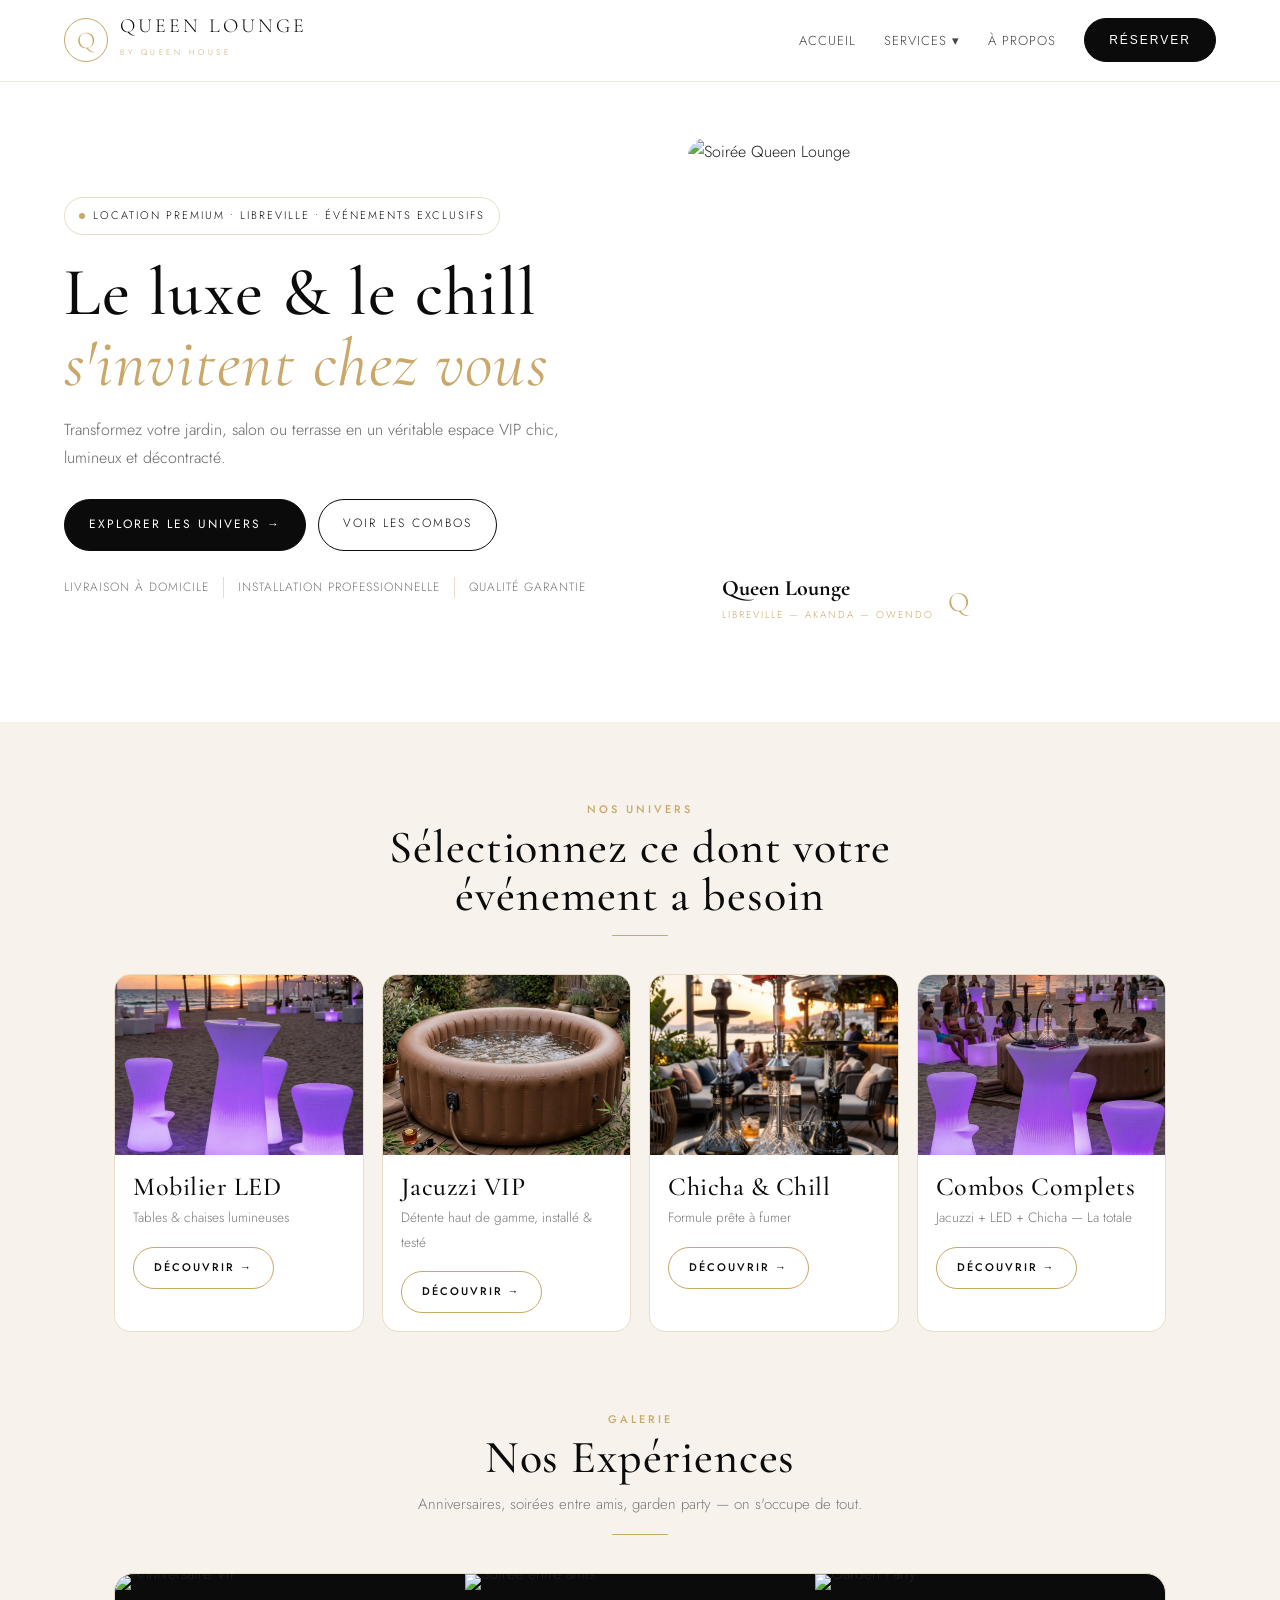
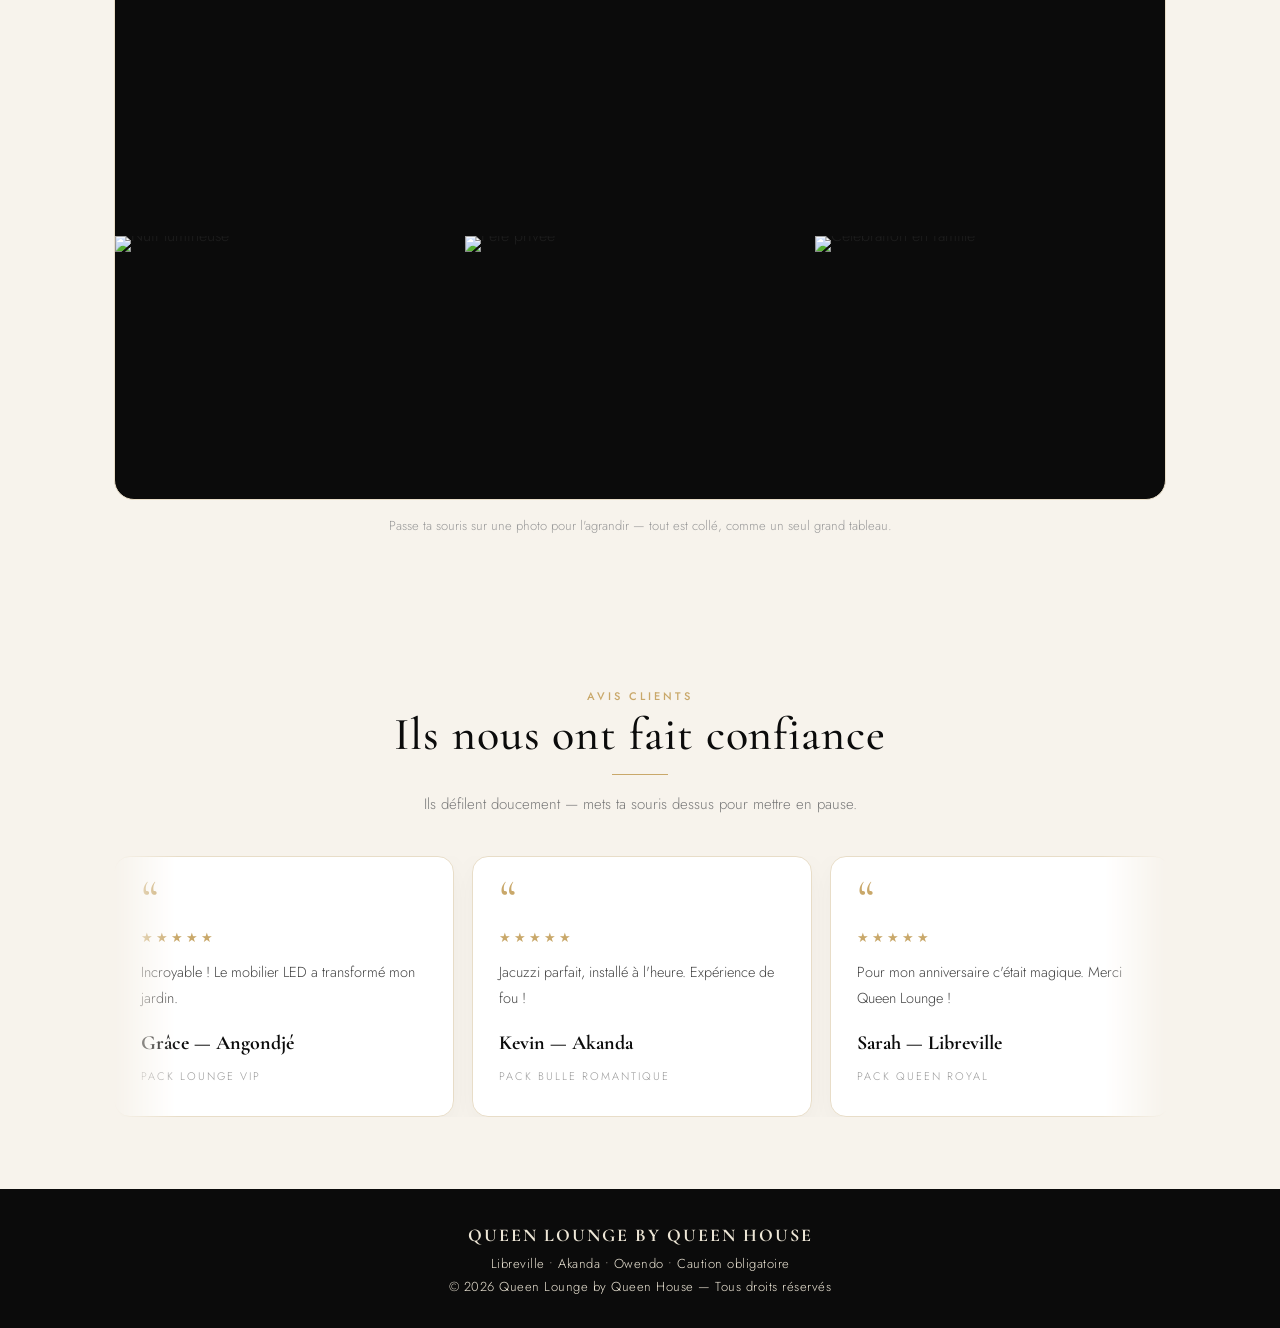
==== commit 1066b466: "Update event cards and gallery images" ====
--- a/index.html
+++ b/index.html
@@ -7,7 +7,7 @@
   <button class="burger" onclick="toggleMenu()">☰</button>
   <div class="nav-links" id="navLinks">
     <a href="index.html">Accueil</a>
-    <div class="dropdown"><a href="#" onclick="toggleDropdown(this,event);return false">Services ▾</a><div class="drop-content">
+    <div class="dropdown"><a href="#" class="dropdown-toggle" aria-expanded="false">Services ▾</a><div class="drop-content">
       <a href="mobilier-led.html">Mobilier LED</a><a href="jacuzzi.html">Jacuzzi VIP</a><a href="chicha.html">Chicha &amp; Chill</a><a href="combos.html">Combos Complets</a></div></div>
     <a href="a-propos.html">À Propos</a>
     <button class="btn-dark" onclick="openModal('Demande générale',false)">Réserver</button>
@@ -24,15 +24,15 @@
 </header>
 <section class="section" id="univers"><div class="section-head"><span class="eyebrow">Nos Univers</span><h2>Sélectionnez ce dont votre événement a besoin</h2><div class="divider"></div></div>
 <div class="grid-4">
-  <div class="card"><img src="https://images.unsplash.com/photo-1519225421980-715cb0215aed?w=800&q=80"><div class="card-body"><h3>Mobilier LED</h3><p>Tables &amp; chaises lumineuses</p><a class="link" href="mobilier-led.html">Découvrir →</a></div></div>
-  <div class="card"><img src="https://images.unsplash.com/photo-1544161515-4ab6ce6db874?w=800&q=80"><div class="card-body"><h3>Jacuzzi VIP</h3><p>Détente haut de gamme, installé &amp; testé</p><a class="link" href="jacuzzi.html">Découvrir →</a></div></div>
-  <div class="card"><img src="https://images.unsplash.com/photo-1519671482749-fd09be7ccebf?w=800&q=80"><div class="card-body"><h3>Chicha &amp; Chill</h3><p>Formule prête à fumer</p><a class="link" href="chicha.html">Découvrir →</a></div></div>
-  <div class="card"><img src="https://images.unsplash.com/photo-1464366400600-7168b8af9bc3?w=800&q=80"><div class="card-body"><h3>Combos Complets</h3><p>Jacuzzi + LED + Chicha — La totale</p><a class="link" href="combos.html">Découvrir →</a></div></div>
+  <div class="card"><img src="sillas.jpg"><div class="card-body"><h3>Mobilier LED</h3><p>Tables &amp; chaises lumineuses</p><a class="link" href="mobilier-led.html">Découvrir →</a></div></div>
+  <div class="card"><img src="jacuzzi.jpg"><div class="card-body"><h3>Jacuzzi VIP</h3><p>Détente haut de gamme, installé &amp; testé</p><a class="link" href="jacuzzi.html">Découvrir →</a></div></div>
+  <div class="card"><img src="a.jpg"><div class="card-body"><h3>Chicha &amp; Chill</h3><p>Formule prête à fumer</p><a class="link" href="chicha.html">Découvrir →</a></div></div>
+  <div class="card"><img src="combo.jpg"><div class="card-body"><h3>Combos Complets</h3><p>Jacuzzi + LED + Chicha — La totale</p><a class="link" href="combos.html">Découvrir →</a></div></div>
 </div></section>
 <section class="section gallery-section"><div class="section-head"><span class="eyebrow">Galerie</span><h2>Nos Expériences</h2><p>Anniversaires, soirées entre amis, garden party — on s'occupe de tout.</p><div class="divider"></div></div>
 <div class="gallery-unie">
   <figure><img src="https://images.unsplash.com/photo-1511795409834-ef04bbd61622?w=800&q=80" alt="Anniversaire VIP"><figcaption><span>Anniversaire VIP</span></figcaption></figure>
-  <figure><img src="https://images.unsplash.com/photo-1519671482749-fd09be7ccebf?w=800&q=80" alt="Soirée entre amis"><figcaption><span>Soirée entre amis</span></figcaption></figure>
+  <figure><img src="combos.jpg" alt="Soirée entre amis"><figcaption><span>Soirée entre amis</span></figcaption></figure>
   <figure><img src="https://images.unsplash.com/photo-1464366400600-7168b8af9bc3?w=800&q=80" alt="Garden Party"><figcaption><span>Garden Party</span></figcaption></figure>
   <figure><img src="https://images.unsplash.com/photo-1527529482837-4698179dc6ce?w=800&q=80" alt="Nuit lumineuse"><figcaption><span>Nuit lumineuse</span></figcaption></figure>
   <figure><img src="https://images.unsplash.com/photo-1492684223066-81342ee5ff30?w=800&q=80" alt="Fête privée"><figcaption><span>Fête privée</span></figcaption></figure>
@@ -71,3 +71,4 @@
   <button id="reserveBtn" class="btn-dark full" onclick="sendWhatsApp()">Réserver sur WhatsApp →</button>
   <p id="reservationStatus" style="font-size:12px;margin-top:10px;color:#A12B20"></p>
 </div></div><script src="script.js"></script></body></html>
+ 
--- a/style.css
+++ b/style.css
@@ -280,3 +280,21 @@
 
 /* FIX: Tablet */
 @media(min-width:641px) and (max-width:1024px){ .section{padding-left:24px;padding-right:24px} .grid-4{grid-template-columns:repeat(2,1fr)} }
+
+/* === FIX FINAL SUBMENU - al final para que gane a todas las reglas anteriores === */
+/* En PC: hover normal */
+@media (min-width: 901px){
+  .navbar .dropdown:hover .drop-content{ display:block !important; }
+  .navbar .dropdown .drop-content{ display:none; }
+  .navbar .dropdown.open .drop-content{ display:block !important; }
+}
+/* En MÓVIL/TABLET: cerrado por defecto, abre con .open O con focus-within (respaldo sin JS) */
+@media (max-width: 900px){
+  .navbar .nav-links .dropdown .drop-content{ display:none !important; max-height:0 !important; overflow:hidden; visibility:hidden; }
+  .navbar .nav-links .dropdown.open .drop-content,
+  .navbar .nav-links .dropdown:focus-within .drop-content{
+    display:block !important; max-height:500px !important; overflow:visible; visibility:visible;
+    position:static !important; box-shadow:none !important; border:0 !important; padding:0 0 0 10px !important;
+  }
+  .navbar .nav-links .dropdown > a{ display:block; width:100%; cursor:pointer; -webkit-tap-highlight-color:transparent; }
+}
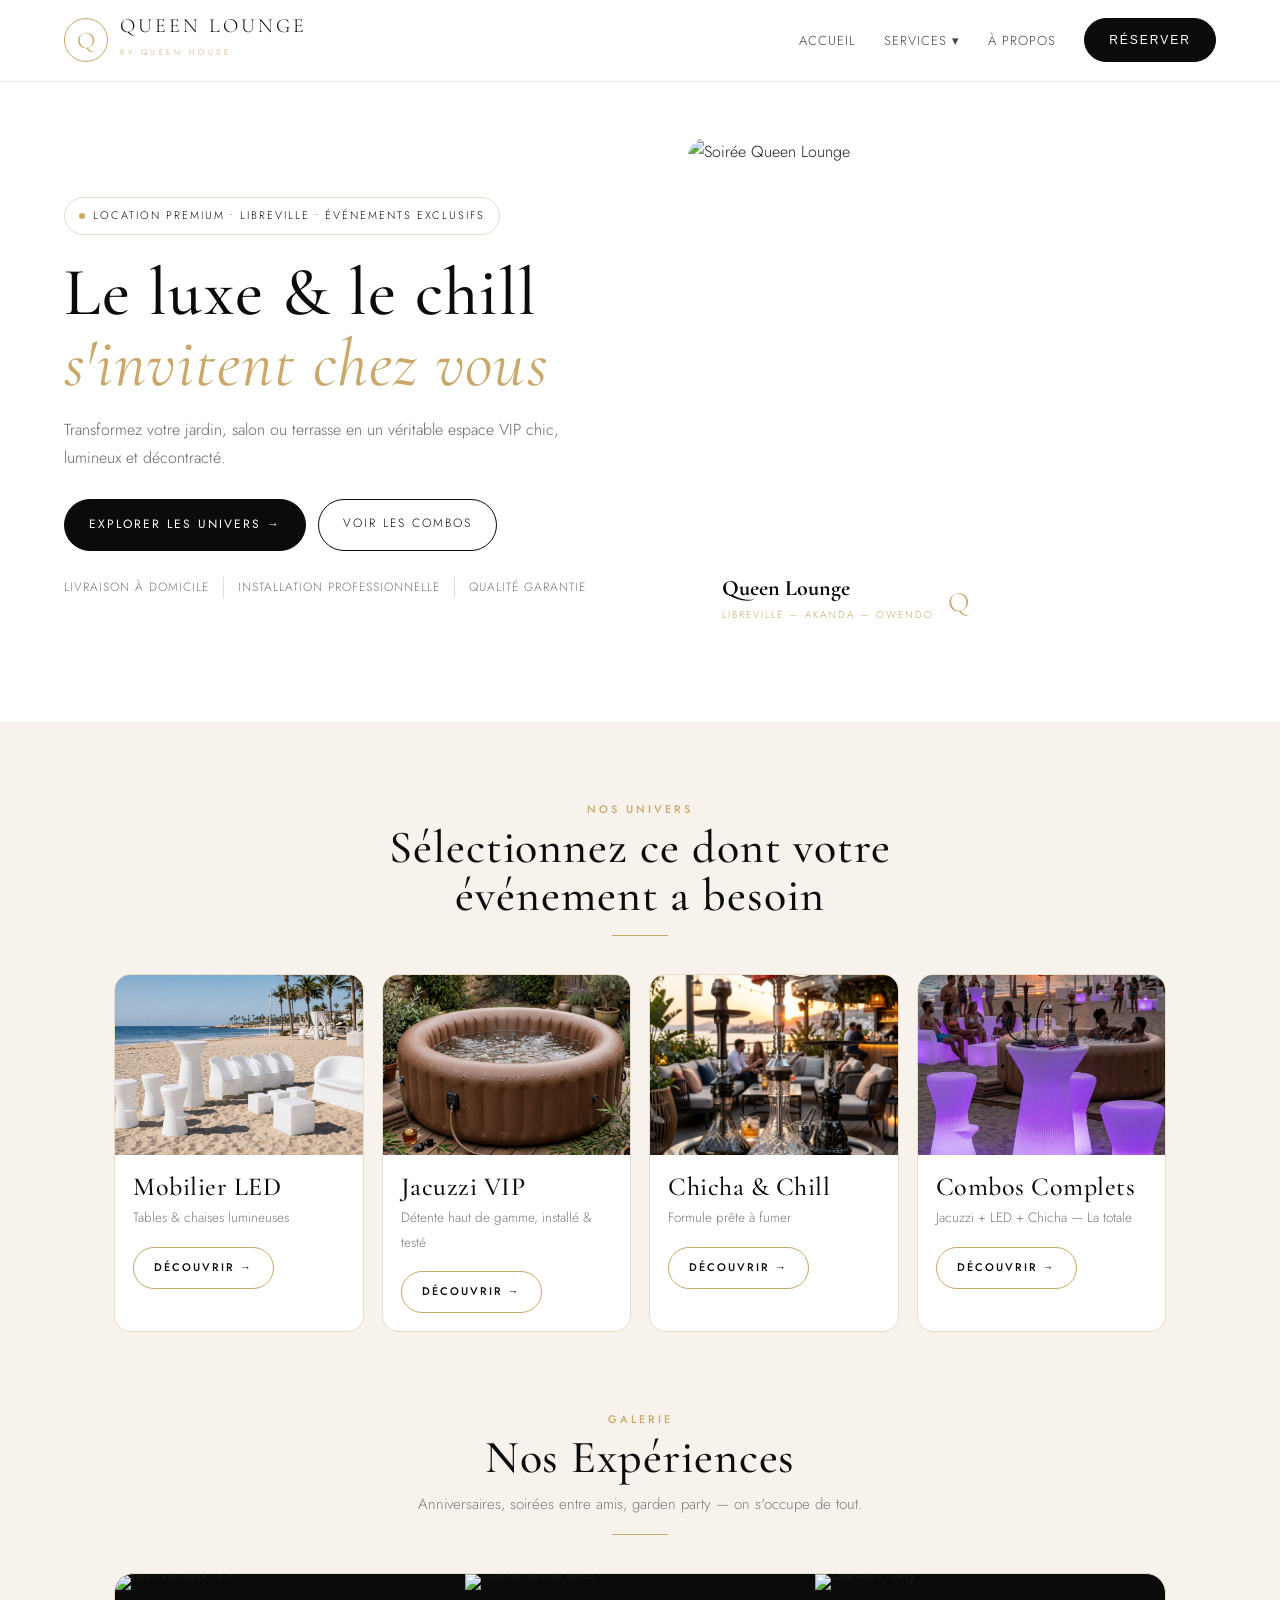
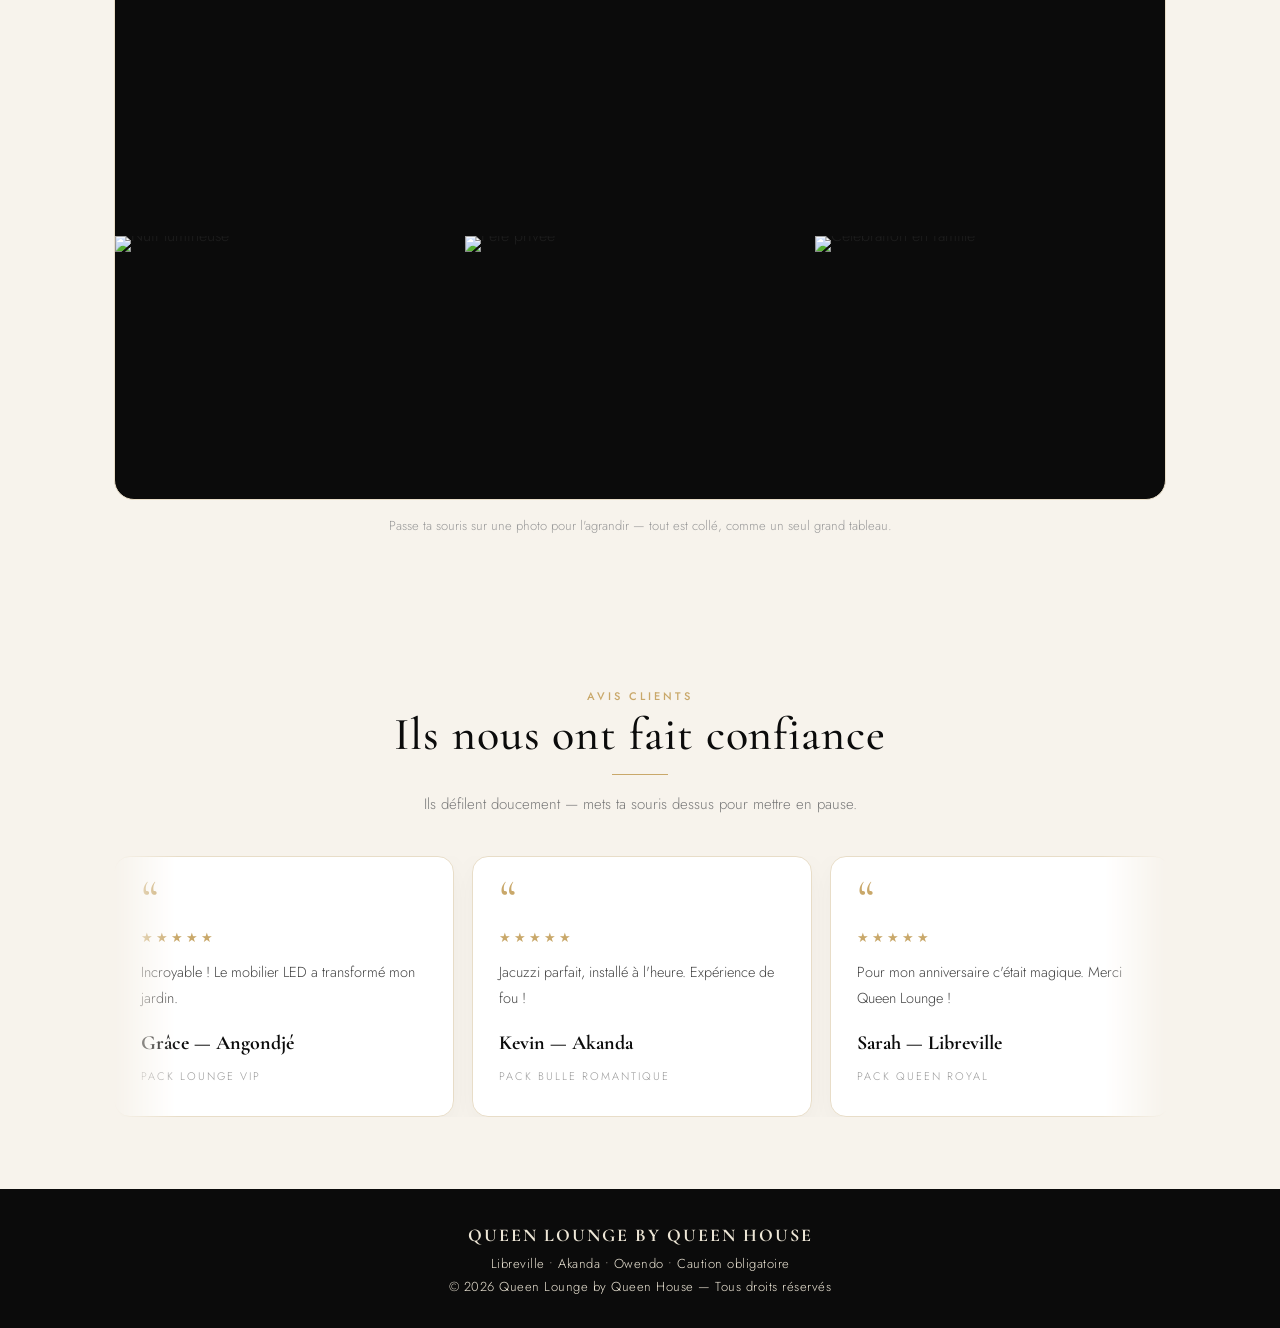
==== commit 1614b9f2: "Replace image source for LED furniture card" ====
--- a/index.html
+++ b/index.html
@@ -24,7 +24,7 @@
 </header>
 <section class="section" id="univers"><div class="section-head"><span class="eyebrow">Nos Univers</span><h2>Sélectionnez ce dont votre événement a besoin</h2><div class="divider"></div></div>
 <div class="grid-4">
-  <div class="card"><img src="sillas.jpg"><div class="card-body"><h3>Mobilier LED</h3><p>Tables &amp; chaises lumineuses</p><a class="link" href="mobilier-led.html">Découvrir →</a></div></div>
+  <div class="card"><img src="todo.jpg"><div class="card-body"><h3>Mobilier LED</h3><p>Tables &amp; chaises lumineuses</p><a class="link" href="mobilier-led.html">Découvrir →</a></div></div>
   <div class="card"><img src="jacuzzi.jpg"><div class="card-body"><h3>Jacuzzi VIP</h3><p>Détente haut de gamme, installé &amp; testé</p><a class="link" href="jacuzzi.html">Découvrir →</a></div></div>
   <div class="card"><img src="a.jpg"><div class="card-body"><h3>Chicha &amp; Chill</h3><p>Formule prête à fumer</p><a class="link" href="chicha.html">Découvrir →</a></div></div>
   <div class="card"><img src="combo.jpg"><div class="card-body"><h3>Combos Complets</h3><p>Jacuzzi + LED + Chicha — La totale</p><a class="link" href="combos.html">Découvrir →</a></div></div>
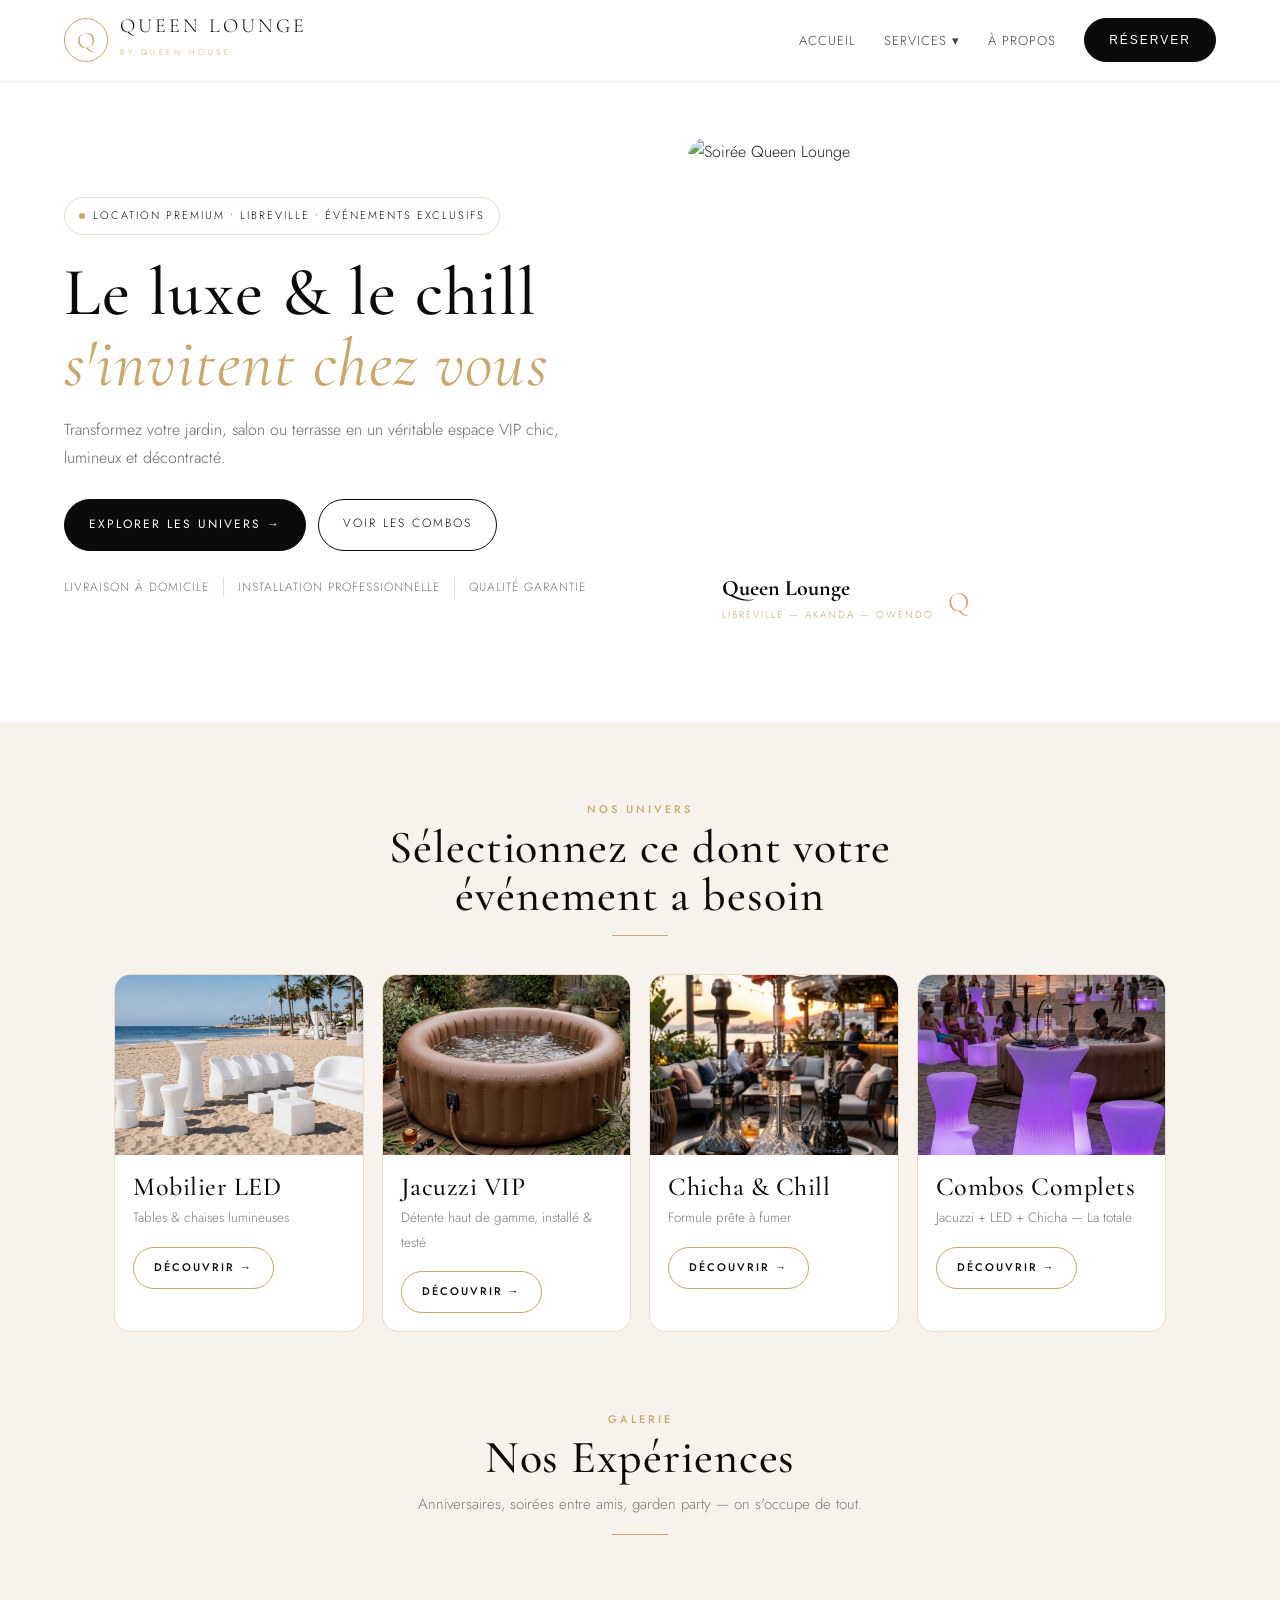
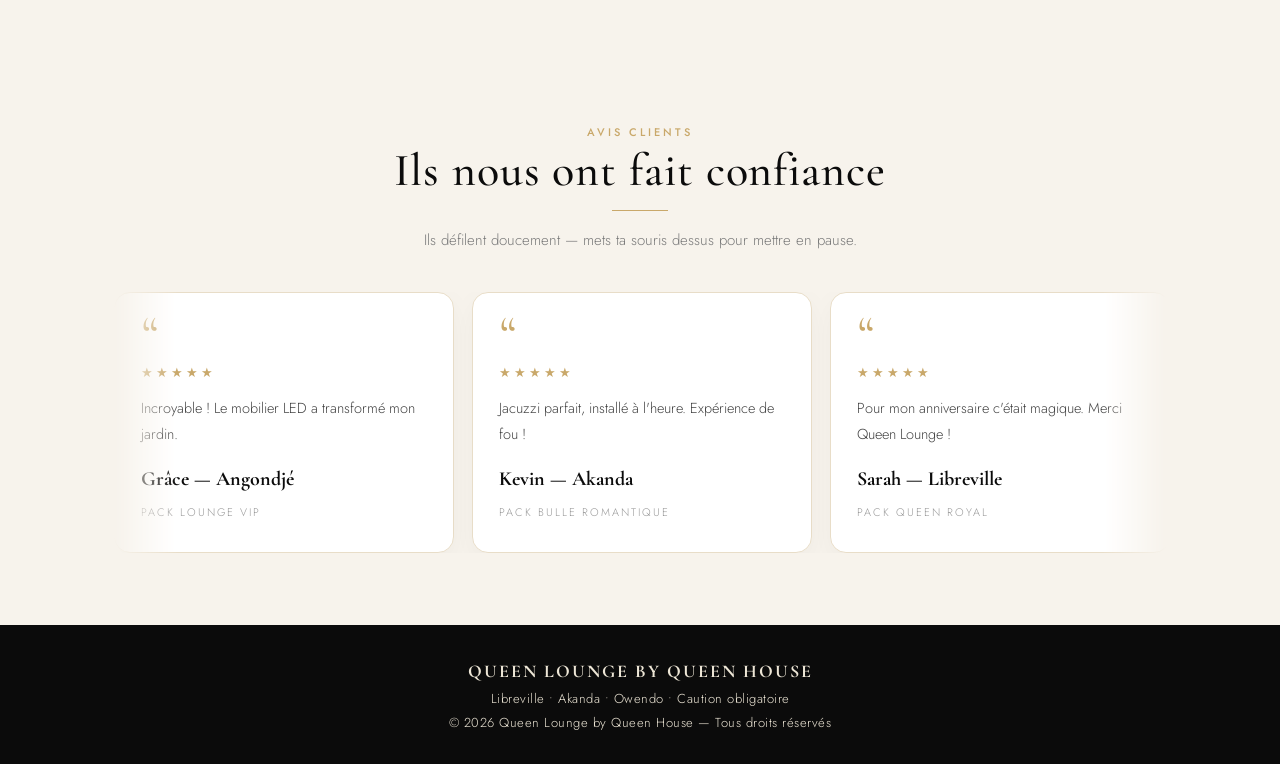
==== commit cb263c4c: "Remove gallery section from index.html Removed the gallery section with images and descriptions from" ====
--- a/index.html
+++ b/index.html
@@ -29,16 +29,8 @@
   <div class="card"><img src="a.jpg"><div class="card-body"><h3>Chicha &amp; Chill</h3><p>Formule prête à fumer</p><a class="link" href="chicha.html">Découvrir →</a></div></div>
   <div class="card"><img src="combo.jpg"><div class="card-body"><h3>Combos Complets</h3><p>Jacuzzi + LED + Chicha — La totale</p><a class="link" href="combos.html">Découvrir →</a></div></div>
 </div></section>
-<section class="section gallery-section"><div class="section-head"><span class="eyebrow">Galerie</span><h2>Nos Expériences</h2><p>Anniversaires, soirées entre amis, garden party — on s'occupe de tout.</p><div class="divider"></div></div>
-<div class="gallery-unie">
-  <figure><img src="https://images.unsplash.com/photo-1511795409834-ef04bbd61622?w=800&q=80" alt="Anniversaire VIP"><figcaption><span>Anniversaire VIP</span></figcaption></figure>
-  <figure><img src="combos.jpg" alt="Soirée entre amis"><figcaption><span>Soirée entre amis</span></figcaption></figure>
-  <figure><img src="https://images.unsplash.com/photo-1464366400600-7168b8af9bc3?w=800&q=80" alt="Garden Party"><figcaption><span>Garden Party</span></figcaption></figure>
-  <figure><img src="https://images.unsplash.com/photo-1527529482837-4698179dc6ce?w=800&q=80" alt="Nuit lumineuse"><figcaption><span>Nuit lumineuse</span></figcaption></figure>
-  <figure><img src="https://images.unsplash.com/photo-1492684223066-81342ee5ff30?w=800&q=80" alt="Fête privée"><figcaption><span>Fête privée</span></figcaption></figure>
-  <figure><img src="https://images.unsplash.com/photo-1530103862676-de8c9debad1d?w=800&q=80" alt="Célébration en famille"><figcaption><span>Célébration en famille</span></figcaption></figure>
-</div>
-<p class="gallery-note">Passe ta souris sur une photo pour l'agrandir — tout est collé, comme un seul grand tableau.</p></section>
+<section class="section gallery-section"><div class="section-head"><span class="eyebrow">Galerie</span><h2>Nos Expériences</h2><p>Anniversaires, soirées entre amis, garden party — on s'occupe de tout.</p><div class="divider"></div></div> 
+</section>
 <section class="section avis-section"><div class="section-head"><span class="eyebrow">Avis Clients</span><h2>Ils nous ont fait confiance</h2><div class="divider"></div><p>Ils défilent doucement — mets ta souris dessus pour mettre en pause.</p></div>
 <div class="avis-marquee"><div class="avis-track">
   <div class="avis-card"><div class="quote">“</div><div class="stars">★★★★★</div><p>Incroyable ! Le mobilier LED a transformé mon jardin.</p><b>Grâce — Angondjé</b><small>Pack Lounge VIP</small></div>
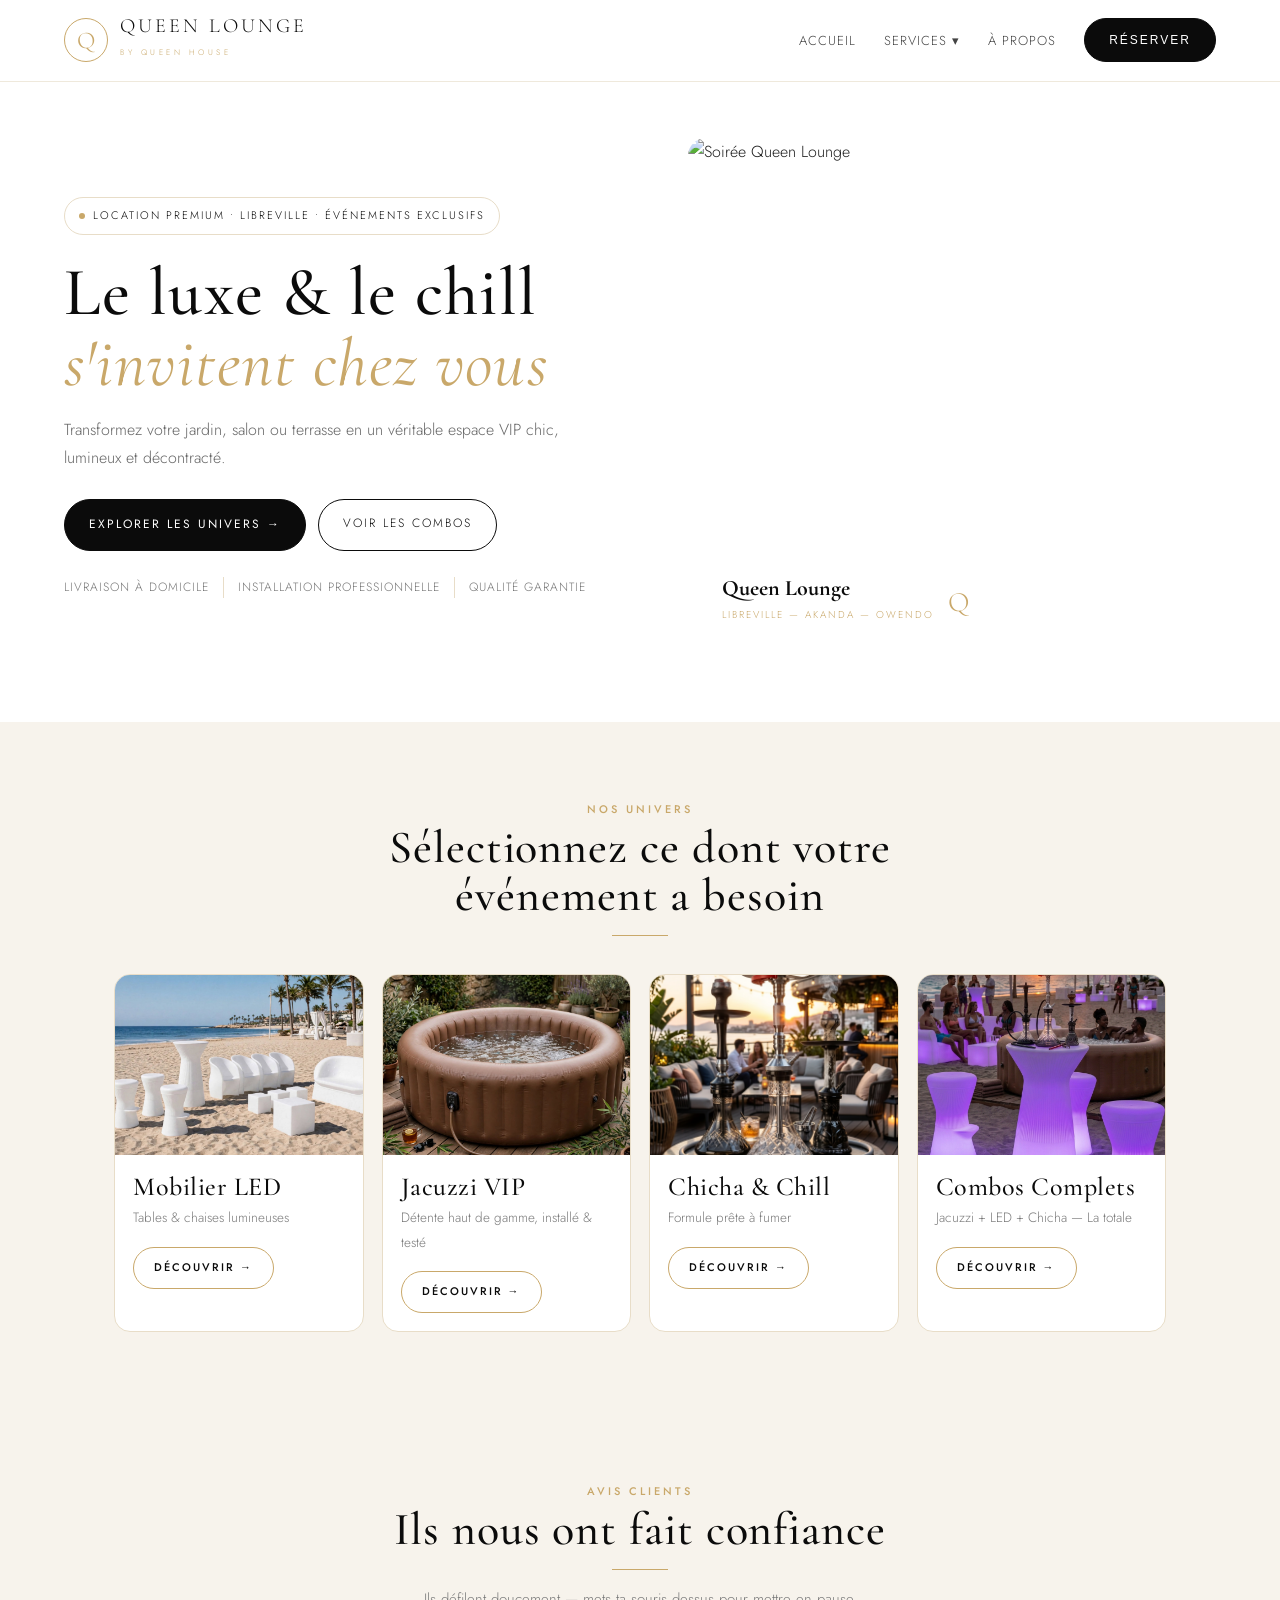
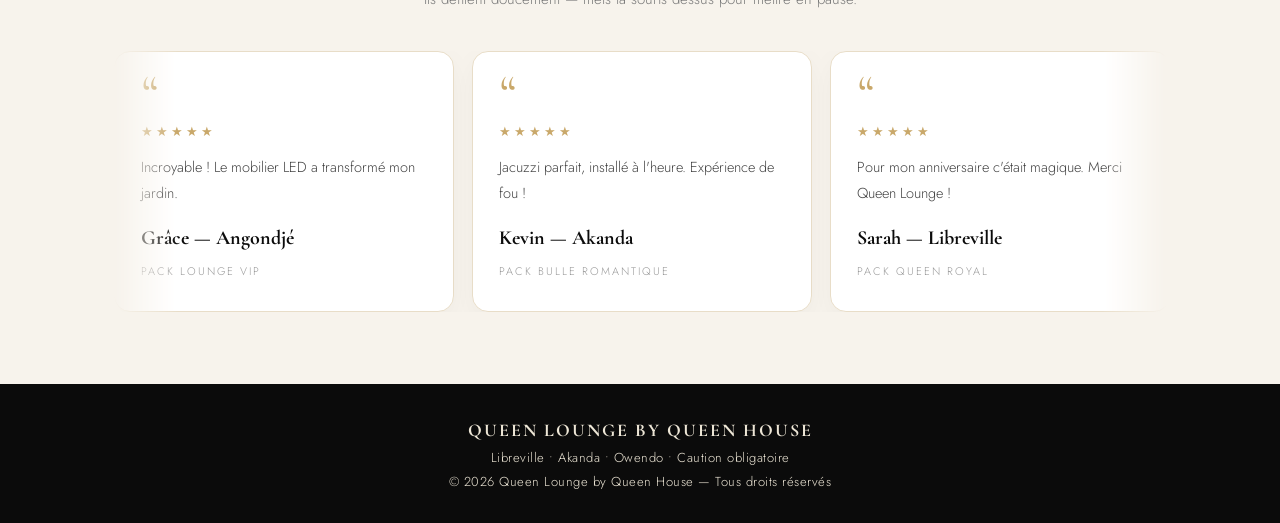
==== commit 7c2fe16a: "Replace gallery section with client reviews section Replaced the gallery section with a client revie" ====
--- a/index.html
+++ b/index.html
@@ -29,8 +29,7 @@
   <div class="card"><img src="a.jpg"><div class="card-body"><h3>Chicha &amp; Chill</h3><p>Formule prête à fumer</p><a class="link" href="chicha.html">Découvrir →</a></div></div>
   <div class="card"><img src="combo.jpg"><div class="card-body"><h3>Combos Complets</h3><p>Jacuzzi + LED + Chicha — La totale</p><a class="link" href="combos.html">Découvrir →</a></div></div>
 </div></section>
-<section class="section gallery-section"><div class="section-head"><span class="eyebrow">Galerie</span><h2>Nos Expériences</h2><p>Anniversaires, soirées entre amis, garden party — on s'occupe de tout.</p><div class="divider"></div></div> 
-</section>
+
 <section class="section avis-section"><div class="section-head"><span class="eyebrow">Avis Clients</span><h2>Ils nous ont fait confiance</h2><div class="divider"></div><p>Ils défilent doucement — mets ta souris dessus pour mettre en pause.</p></div>
 <div class="avis-marquee"><div class="avis-track">
   <div class="avis-card"><div class="quote">“</div><div class="stars">★★★★★</div><p>Incroyable ! Le mobilier LED a transformé mon jardin.</p><b>Grâce — Angondjé</b><small>Pack Lounge VIP</small></div>
